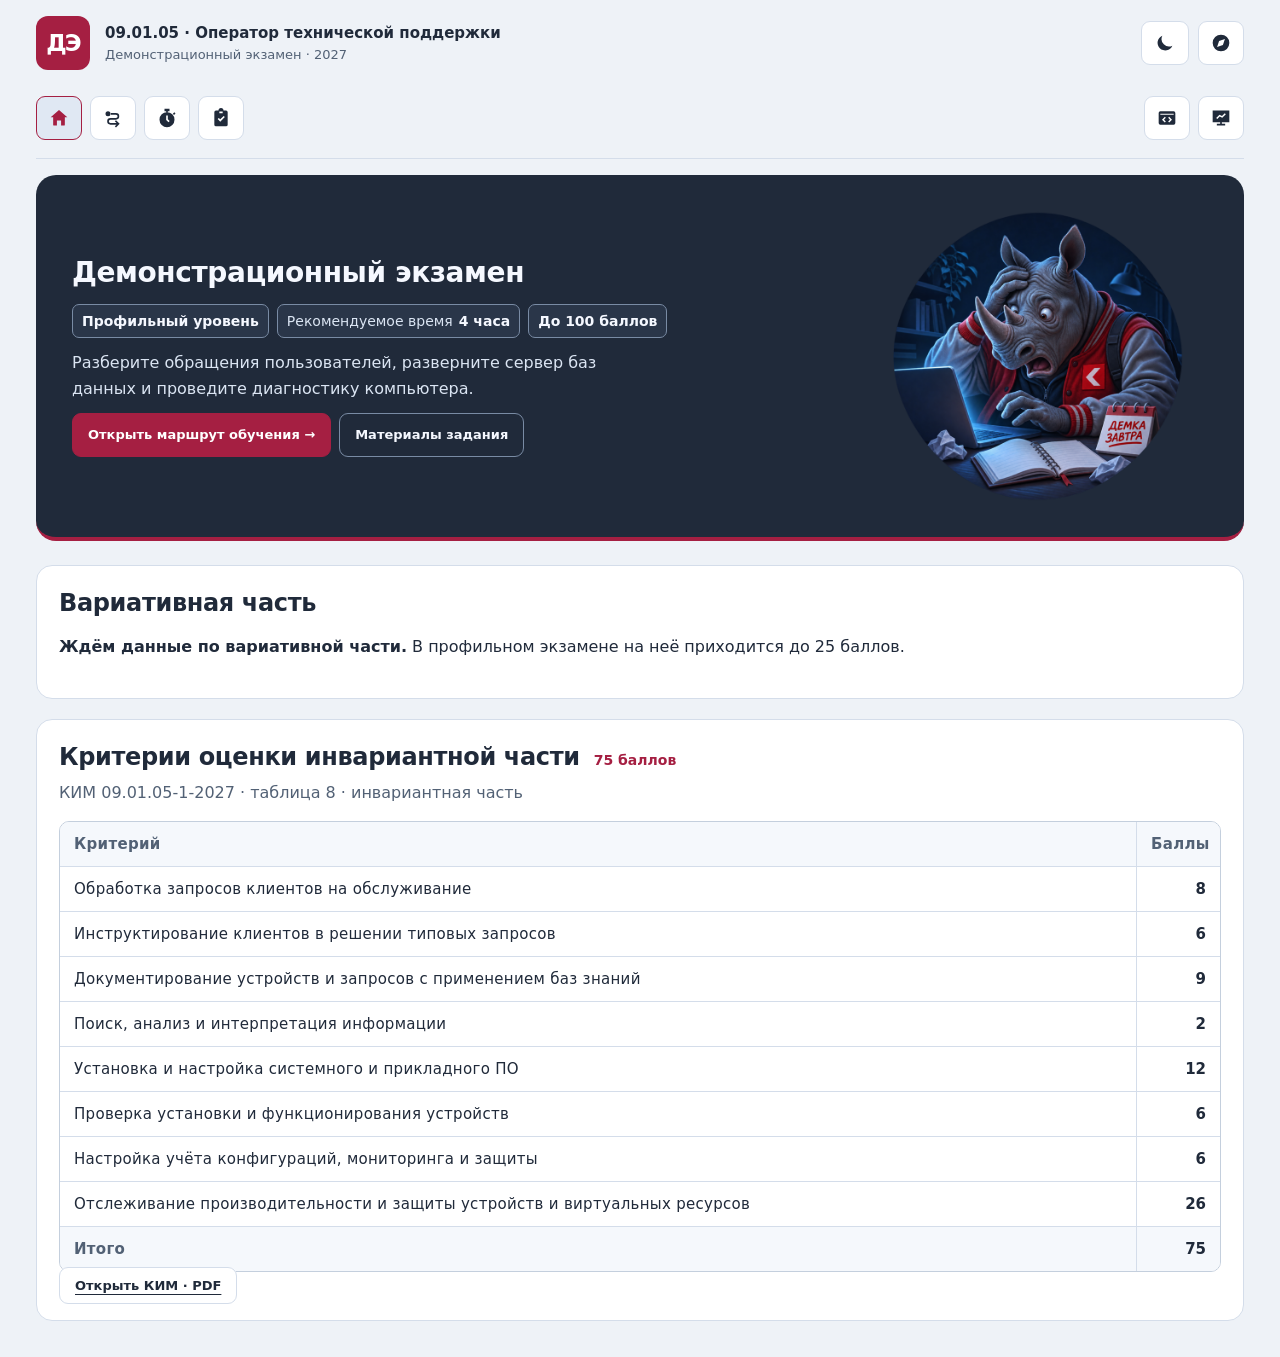
==== index.html @ 5046e234 "Добавить демопроект оператора технической поддержки на 2027 год" ====
<!doctype html><html lang="ru"><head><meta charset="utf-8"><meta name="viewport" content="width=device-width,initial-scale=1"><meta name="description" content="Подготовка к профильному ДЭ 2027 по профессии 09.01.05."><title>ДЭ 2027 · Оператор технической поддержки</title><link rel="icon" href="mascot-scientist.png"><link rel="stylesheet" href="style.css"><link rel="stylesheet" href="route.css"><link rel="stylesheet" href="course.css"><link rel="stylesheet" href="dkip.css"><link rel="stylesheet" href="prog.css"></head><body><a class="skip-link" href="#main">Перейти к содержанию</a><div id="app"></div><script src="core.js"></script><script src="content.js"></script><script src="app.js"></script></body></html>
---- style.css ----
:root{--red:#ed131c;--ink:#1c1c1c;--muted:#606773;--paper:#fff;--canvas:#f4f4f6;--line:#e0e1e5;--soft:#fafafb;--blue:#4561c8;--radius:16px;--shadow:0 12px 28px #11111106;color-scheme:light}*{box-sizing:border-box}body{margin:0;background:var(--canvas);color:var(--ink);font:16px/1.6 Arial,Helvetica,sans-serif}body.dark{--ink:#f4f4f6;--muted:#b8bdc6;--paper:#22252a;--canvas:#17191d;--line:#3a3d43;--soft:#282c32;color-scheme:dark}a{color:var(--blue);text-underline-offset:4px}button,select,input{font:inherit}button{cursor:pointer}button:disabled{cursor:not-allowed;opacity:.48}button,input,select,a{touch-action:manipulation}:focus-visible{outline:3px solid var(--blue);outline-offset:3px}.skip{position:absolute;left:20px;top:-80px;background:white;padding:14px;z-index:5}.skip:focus{top:8px}.shell{max-width:1440px;margin:auto;padding:0 36px}.top{min-height:100px;display:flex;justify-content:space-between;align-items:center;gap:24px}.brand{display:flex;align-items:center;gap:15px;color:var(--ink);text-decoration:none}.brand-emblem{display:grid;place-items:center;background:var(--red);color:white;font-size:23px;font-weight:800;width:54px;height:54px;border-radius:12px;letter-spacing:-2px}.brand img{max-width:135px;max-height:50px}.brand strong{display:block;font-size:15px}.brand small{display:block;font-size:13px;color:var(--muted);max-width:480px}.top-tools{display:flex;gap:9px}.btn{border:1px solid var(--line);background:var(--paper);color:var(--ink);border-radius:9px;padding:10px 15px;line-height:1.3;font-weight:600;min-height:43px}.btn:hover:not(:disabled){border-color:var(--ink)}.btn.primary{background:var(--red);border-color:var(--red);color:#fff}.btn.flat{background:transparent}.btn.full{width:100%}.hero{position:relative;overflow:hidden;background:#1c1c1c;color:white;padding:43px 46px 38px;border-radius:20px;margin-bottom:24px;min-height:290px}.hero:after{content:'';position:absolute;width:260px;height:260px;border:42px solid #ed131c;right:-65px;top:60px;transform:rotate(35deg);opacity:.68;pointer-events:none}.eyebrow{font-size:12px;font-weight:700;letter-spacing:1.8px;text-transform:uppercase;color:var(--muted);margin:0 0 13px}.hero .eyebrow{color:#bfc4cf}.hero h1{font-size:clamp(30px,3.1vw,45px);letter-spacing:-1.4px;line-height:1.13;margin:0 0 19px;max-width:900px;position:relative;z-index:1}.hero h1 span{color:#ff5961}.hero .lead{font-size:16px;max-width:850px;line-height:1.6;color:#d7d9df;position:relative;z-index:1}.hero-bottom{display:flex;gap:10px;flex-wrap:wrap;margin-top:25px;position:relative;z-index:1}.pill{padding:5px 10px;border:1px solid var(--line);border-radius:6px;font-size:12px;font-weight:600;display:inline-block;color:var(--muted);background:var(--paper)}.hero .pill{border-color:#424242;background:#252525;color:#e4e4e8}.notice{padding:15px 18px;border:1px solid var(--line);border-left:4px solid var(--red);background:var(--paper);border-radius:10px;font-size:14px;color:var(--muted);margin-bottom:24px}.notice b{color:var(--ink)}.notice p{margin:5px 0}.toolbar{display:flex;justify-content:space-between;align-items:center;gap:16px;flex-wrap:wrap;margin:26px 0 23px}.field{display:flex;align-items:center;gap:10px;font-size:14px;color:var(--muted)}.field label{font-weight:600}.field select{background:var(--paper);color:var(--ink);border:1px solid var(--line);border-radius:9px;padding:10px 14px;max-width:100%;min-height:44px}.tabs{display:flex;gap:5px;background:var(--paper);padding:5px;border:1px solid var(--line);border-radius:11px;flex-wrap:wrap}.tabs .btn{border:0;background:transparent;font-size:14px;font-weight:500}.tabs .btn.active{background:var(--ink);color:var(--paper)}.section-title{display:flex;justify-content:space-between;align-items:baseline;gap:20px;margin:25px 0 16px}.section-title h2{font-size:23px;line-height:1.3;margin:0;letter-spacing:-.5px}.section-title span{color:var(--muted);font-size:13px}.module-grid{display:grid;grid-template-columns:repeat(auto-fit,minmax(218px,1fr));gap:13px;margin-bottom:27px}.module{position:relative;text-align:left;display:flex;flex-direction:column;gap:12px;background:var(--paper);border:1px solid var(--line);border-radius:13px;padding:19px;color:var(--ink);box-shadow:var(--shadow);min-height:184px}.module.active{border:2px solid var(--red);padding:18px}.module .module-num{font-size:12px;letter-spacing:1.5px;color:var(--muted);font-weight:700}.module h3{font-size:15px;line-height:1.45;margin:0;flex:1;overflow-wrap:anywhere}.module .module-bottom{display:flex;justify-content:space-between;align-items:center;gap:8px;font-size:12px;color:var(--muted)}.module strong{font-size:17px;color:var(--ink);white-space:nowrap}.workspace{display:grid;grid-template-columns:minmax(0,1fr) 320px;gap:24px;align-items:start}.article{background:var(--paper);padding:33px;border:1px solid var(--line);border-radius:var(--radius);min-width:0;box-shadow:var(--shadow)}.article h2{font-size:29px;line-height:1.2;letter-spacing:-.6px;margin:13px 0}.subtitle{color:var(--muted);margin:10px 0 24px;font-size:15px}.article h3{font-size:20px;line-height:1.3;margin:30px 0 13px}.article h4{font-size:16px;margin:17px 0 7px}.article p{margin:10px 0}.article ul,.article ol{padding-left:25px}.article li{margin:7px 0}.rule{background:var(--soft);border-radius:10px;padding:16px 20px;margin:20px 0;border-left:3px solid var(--red);font-size:14px;color:var(--muted)}.rule strong{color:var(--ink)}.section-code{color:var(--red);font-size:12px;letter-spacing:1.3px;font-weight:700}.data-note{font-size:14px;color:var(--muted)}.scroll-table{overflow:auto;border:1px solid var(--line);border-radius:9px;max-width:100%;margin:15px 0}table{border-collapse:collapse;width:100%;text-align:left;font-size:14px}th{background:var(--soft);font-weight:600;font-size:12px;color:var(--muted);letter-spacing:.3px}th,td{padding:11px 13px;vertical-align:top;border-bottom:1px solid var(--line)}tr:last-child td{border-bottom:0}td{min-width:70px;overflow-wrap:anywhere}details{border-bottom:1px solid var(--line);padding:10px 0}summary{cursor:pointer;font-weight:600;padding:5px 0}details p{color:var(--muted);font-size:15px}.step{display:flex;gap:16px;margin:22px 0}.step .step-no{background:var(--soft);border:1px solid var(--line);border-radius:9px;min-width:33px;height:33px;display:grid;place-items:center;color:var(--red);font-size:13px;font-weight:700}.step h4{margin:1px 0 6px}.step p{margin:0;font-size:15px}.software-tabs{display:flex;gap:7px;flex-wrap:wrap;margin:15px 0}.software-tabs .btn{font-size:13px}.software-tabs .btn.active{border-color:var(--red);color:var(--red)}pre{background:#191c22;color:#ecedf1;border-radius:11px;padding:20px;overflow:auto;max-width:100%;font:13px/1.7 Consolas,monospace;tab-size:4}code{font-family:Consolas,monospace;font-size:.9em}.timer-card{position:sticky;top:20px;background:var(--paper);border:1px solid var(--line);border-radius:var(--radius);overflow:hidden}.timer-top{background:#1c1c1c;color:white;padding:22px}.timer-top .eyebrow{color:#b5b9c2;font-size:11px}.timer-digits{font:43px/1.25 Consolas,monospace;letter-spacing:-1px;margin:8px 0}.timer-track{height:4px;background:#4a4a4a;border-radius:3px;margin-top:17px;overflow:hidden}.timer-fill{display:block;height:100%;background:var(--red);width:0}.timer-status{font-size:12px;color:#d3d7df;min-height:20px}.timer-body{padding:21px}.timer-note{font-size:13px;color:var(--muted);line-height:1.55;margin:0 0 16px}.timer-actions{display:grid;grid-template-columns:1fr 1fr;gap:9px}.timer-actions .btn{font-size:13px;padding:10px 8px}.timer-actions .btn:first-child{grid-column:1/-1}.timer-meta{margin:17px 0;font-size:12px;color:var(--muted);border-top:1px solid var(--line);padding-top:15px}.timer-meta p{margin:7px 0}.timer-card .download{border-top:1px solid var(--line);padding:20px}.download p{color:var(--muted);font-size:12px;margin:10px 0 0}.variant-box{padding:18px;background:var(--soft);border-radius:12px;margin:19px 0}.variant-box label{display:block;font-weight:600;margin-bottom:8px}.variant-box select{width:100%;min-width:0;padding:11px;background:var(--paper);color:var(--ink);border:1px solid var(--line);border-radius:8px;font-size:14px}.variant-box p{font-size:13px;color:var(--muted);margin:9px 0 0}.pending{padding:40px 33px;border:1px solid var(--line);border-radius:16px;background:var(--paper);max-width:1000px;margin-bottom:35px}.pending h2{font-size:29px;line-height:1.25}.pending p{color:var(--muted)}.sources{padding:23px;margin-top:25px;border:1px solid var(--line);border-radius:12px;background:var(--paper);font-size:14px;color:var(--muted);overflow-wrap:anywhere}.sources summary{color:var(--ink)}footer{padding:35px 0;display:flex;gap:16px;justify-content:space-between;color:var(--muted);font-size:12px}.status-inline{display:flex;gap:8px;flex-wrap:wrap}.small{font-size:13px;color:var(--muted)}.empty{min-height:220px;padding:20px 0}.toast{position:fixed;bottom:20px;left:50%;transform:translateX(-50%);background:var(--ink);color:var(--paper);padding:13px 23px;border-radius:10px;max-width:90vw;z-index:10;font-size:14px}.hidden{display:none!important}.image-strip{display:grid;grid-template-columns:1fr 1fr;gap:10px;margin:17px 0}.image-strip img{width:100%;border-radius:8px}.source-link{font-size:12px}.divider{border:0;border-top:1px solid var(--line);margin:30px 0}.public-note{font-size:13px;color:var(--muted);margin-top:25px}.fail{color:var(--red)}@media(max-width:1100px){.workspace{grid-template-columns:minmax(0,1fr) 292px}.shell{padding:0 25px}.hero{padding:34px}.article{padding:25px}.module-grid{grid-template-columns:repeat(3,1fr)}}@media(max-width:780px){.workspace{grid-template-columns:1fr}.timer-card{position:static;order:-1}.timer-top{padding:20px}.timer-digits{font-size:36px}.timer-actions{grid-template-columns:repeat(4,1fr)}.timer-actions .btn:first-child{grid-column:auto}.timer-body{padding:17px}.timer-note{margin-bottom:12px}.module-grid{grid-template-columns:repeat(2,1fr)}.top{min-height:90px}.top-tools .fullscreen{display:none}.hero:after{opacity:.2}.hero .lead{max-width:none}.brand small{max-width:350px}.article h2{font-size:26px}}@media(max-width:480px){.shell{padding:0 16px}.top{gap:9px}.brand{gap:9px}.brand-emblem{min-width:42px;width:42px;height:45px;font-size:20px}.brand strong{font-size:12px}.brand small{font-size:11px;max-width:216px;line-height:1.4}.top-tools .btn{padding:9px;font-size:12px}.hero{padding:25px 22px;border-radius:14px;min-height:0}.hero h1{font-size:31px;letter-spacing:-1px}.hero .lead{font-size:14px}.hero-bottom{gap:6px}.hero .pill{font-size:10px}.notice{font-size:12px;padding:13px}.toolbar{gap:13px}.tabs{width:100%;gap:1px}.tabs .btn{padding:9px 10px;font-size:12px;flex:1}.field{width:100%;justify-content:space-between}.section-title{align-items:start}.section-title h2{font-size:21px}.section-title span{font-size:11px;text-align:right;max-width:140px}.module{padding:13px;gap:9px;min-height:182px}.module.active{padding:12px}.module h3{font-size:13px}.module .module-bottom{align-items:start;flex-direction:column;font-size:10px}.module strong{font-size:16px}.article{padding:23px 18px;border-radius:12px}.article h2{font-size:25px}.article h3{font-size:19px}.article p,.article li{font-size:14px}.timer-actions{grid-template-columns:1fr 1fr}.timer-actions .btn:first-child{grid-column:auto}.timer-digits{font-size:40px}.step{gap:10px}.step h4{font-size:15px}.step p{font-size:14px}.sources{padding:18px;font-size:12px}.image-strip{grid-template-columns:1fr}.pending{padding:22px}.pending h2{font-size:25px}footer{display:block}footer span{display:block;margin:8px 0}.timer-meta{margin-bottom:0}.article td,.article th{font-size:12px;padding:9px}pre{font-size:12px;padding:14px}}
@media print{body{background:white;color:black}.top-tools,.toolbar,.module-grid,.timer-card,.hero,.notice,.sources,footer,.software-tabs,.variant-box,.btn,.skip{display:none!important}.shell{max-width:none;padding:0}.workspace{display:block}.article{border:0;padding:0;box-shadow:none}.article h2{font-size:20pt}details{display:block}pre{white-space:pre-wrap;color:black;background:white;border:1px solid #ccc}table{font-size:10pt}tr{break-inside:avoid}}

/* Shared template v0.2: exam map and interchangeable stack example. */
.exam-map,.stack-panel{background:var(--paper);border:1px solid var(--line);border-radius:16px;padding:26px;margin:24px 0}.map-heading{display:flex;align-items:center;gap:32px}.map-heading>div:first-child{flex:1}.map-heading h2{font-size:26px;line-height:1.25;margin:10px 0}.map-heading p{color:var(--muted);margin:0}.map-total{min-width:135px;display:flex;flex-direction:column}.map-total strong{font-size:44px;line-height:1.2;letter-spacing:-2px}.map-total span{color:var(--muted);font-size:12px}.exam-map td:last-child{color:var(--red);font-size:18px;width:100px}.exam-map details{border:0}.stack-grid{display:grid;grid-template-columns:repeat(3,minmax(0,1fr));gap:16px;margin:20px 0}.stack-grid label{font-size:14px;font-weight:bold}.stack-grid select{display:block;width:100%;margin-top:8px;padding:12px;border:1px solid var(--line);background:var(--paper);color:var(--ink);border-radius:8px}.stack-contract{padding:16px;border-left:3px solid var(--red);background:var(--soft);font-size:14px}.stack-panel details{border:0}.stack-panel summary{font-size:20px}#theme{font-size:25px;line-height:1;width:48px;padding:8px}.brand-emblem{flex-shrink:0}body.dark{--blue:#a9baff;--red:#ff5862}.hero{min-height:235px;padding-top:32px;padding-bottom:30px}.hero h1{font-size:clamp(28px,3vw,40px)}
@media(max-width:780px){.map-heading{flex-wrap:wrap;gap:20px}.map-heading>div:first-child{flex-basis:100%}.map-total strong{font-size:36px}.stack-grid{grid-template-columns:1fr}.exam-map,.stack-panel{padding:20px}.map-heading h2{font-size:23px}.stack-panel summary{font-size:18px}}
@media print{.stack-panel{display:none}.exam-map{border:0;padding:0}.map-total strong{font-size:24pt}}
@media(max-width:480px){.exam-map th:first-child,.exam-map td:first-child{display:none}.exam-map th,.exam-map td{padding:10px 8px;min-width:0}.exam-map td:last-child{width:56px}.exam-map table{table-layout:fixed}.exam-map th:last-child{width:64px;font-size:10px}.exam-map .scroll-table{margin-left:-8px;margin-right:-8px}.exam-map td:nth-child(2){overflow-wrap:normal}}
---- route.css ----
:root{--route-active:#fff0f1;--route-note:var(--soft)}
body.dark{--route-active:#3b2529}
body{font-family:Arial,sans-serif}.shell{max-width:1540px;padding:0 28px}.top{min-height:90px}.brand-emblem{background:var(--red);width:45px;height:45px;font-size:18px}.brand strong{font-size:17px}.brand small{font-size:12px}.top-tools{align-items:center;flex-wrap:wrap}.top-tools select{max-width:180px;background:var(--paper);color:var(--ink);padding:9px;border:1px solid var(--line);border-radius:8px}.top-tools label{font-size:12px;color:var(--muted)}.btn{font-size:13px;font-weight:600;border-radius:8px}.btn.primary{background:var(--red);color:#fff}.dark .btn.primary{color:#271b20}.site-nav{display:flex;gap:6px;flex-wrap:wrap;border-bottom:1px solid var(--line);padding:0 0 16px;margin:0}.site-nav .btn{border-color:transparent;background:transparent;color:var(--muted)}.site-nav .btn.active{color:var(--red);background:var(--route-active);border-color:transparent}.site-nav .nav-separator{margin-left:auto}.route-layout{display:grid;grid-template-columns:210px minmax(0,1fr);gap:28px;padding:28px 0}.route-sidebar{padding:18px 12px;background:var(--paper);border:1px solid var(--line);border-radius:12px;align-self:start}.route-label,.page-kicker,.step-caption{font-size:11px;font-weight:700;letter-spacing:1.2px;color:var(--muted)}.route-label{padding:0 10px 12px}.route-step{display:flex;align-items:center;gap:10px;width:100%;padding:13px 10px;border:0;border-radius:8px;background:transparent;color:var(--ink);text-align:left;font:inherit;font-size:13px;cursor:pointer}.route-step[aria-current=step]{background:var(--route-active);color:var(--red)}.route-number{display:grid;place-items:center;width:25px;height:25px;border:1px solid var(--line);border-radius:50%;flex-shrink:0;font-size:12px}.route-step[aria-current=step] .route-number{background:var(--red);color:#fff;border-color:transparent}.dark .route-step[aria-current=step] .route-number{color:#271b20}.route-step small{display:block;color:var(--muted);font-size:11px}.route-context{border-top:1px solid var(--line);margin:18px 10px 0;padding-top:16px;color:var(--muted);font-size:12px}.route-content{min-width:0}.route-heading{margin-bottom:20px}.route-heading h1,.training-page h1{font-size:30px;line-height:1.2;letter-spacing:-.6px;margin:9px 0 12px}.route-heading p,.page-intro{color:var(--muted);margin:0;max-width:850px}.route-heading .section-code{color:var(--muted)}.route-content .workspace{grid-template-columns:minmax(0,1fr)}.route-content .lesson-sidebar{background:transparent;border:0;padding:8px 0}.route-content .lesson-sidebar h3{font-size:14px}.route-content .lesson-toc{display:flex;flex-wrap:wrap;gap:6px}.route-content .lesson-toc a{font-size:12px;padding:6px 9px;background:var(--paper);border:1px solid var(--line);border-radius:6px}.route-content .lesson-toc a[aria-current=step]{background:var(--route-active);color:var(--red)}.route-content .article{padding:24px;border-radius:12px}.route-content .article> .lesson-heading,.route-content .article>.subtitle,.route-content .article>.section-code{display:none}.route-content .article h2{font-size:23px}.route-content .module-assessment{margin:0 0 18px;padding:14px 18px;background:var(--route-note);border:0;border-radius:9px}.route-content .module-assessment h3{font-size:14px;margin:0 0 6px}.route-content .module-assessment li{font-size:13px;margin:4px 0}.route-content .module-assessment a{font-size:12px}.route-content .source-files{margin-bottom:16px}.route-content .study-controls{position:static;flex-wrap:wrap;background:var(--paper);border-top:1px solid var(--line);margin-top:24px;padding:16px 0 0}.route-bottom{display:flex;justify-content:space-between;gap:12px;flex-wrap:wrap;align-items:center;margin-top:18px}.route-return{display:flex;justify-content:space-between;align-items:center;gap:14px;padding:14px 18px;background:var(--route-note);border-radius:9px;margin-bottom:18px}.route-source-grid{display:grid;grid-template-columns:1.05fr 1fr;gap:18px}.route-panel{padding:22px;border:1px solid var(--line);border-radius:12px;background:var(--paper);min-width:0}.route-panel h2{font-size:17px;margin:0 0 16px}.route-file{border:1px solid var(--line);border-radius:8px;overflow:hidden}.route-file-title{background:var(--soft);padding:10px 12px;font-size:12px;color:var(--muted)}.route-field{display:flex;justify-content:space-between;align-items:center;gap:12px;width:100%;padding:14px 12px;border:0;border-top:1px solid var(--line);background:var(--paper);color:var(--ink);text-align:left;font:inherit;font-size:13px;cursor:pointer;overflow-wrap:anywhere}.route-field[aria-pressed=true]{background:var(--route-note)}.route-field code{font-size:12px}.route-explanation{background:var(--route-note);border-radius:8px;padding:16px;margin:16px 0}.route-mapping{display:flex;gap:8px;align-items:center;flex-wrap:wrap;overflow-wrap:anywhere}.route-mapping code{background:var(--soft);padding:5px 8px;border-radius:4px;font-size:12px}.route-sources{margin-top:18px}.route-check{padding:17px 20px;margin-top:18px;background:var(--paper);border:1px solid var(--line);border-radius:10px}.route-check label{display:flex;gap:10px;align-items:flex-start}.route-check input{margin-top:6px}.route-check p{margin:0 0 8px;font-size:12px;color:var(--muted)}.route-full-guide{margin-bottom:16px;padding:20px;background:var(--paper);border:1px solid var(--line);border-radius:12px}.route-full-guide h2{font-size:17px;margin:0 0 10px}.route-full-guide p{color:var(--muted);font-size:14px}.route-full-guide .btn{margin:4px 6px 0 0}.training-page{padding:30px 0}.training-source{display:grid;grid-template-columns:1fr 1fr;gap:16px;margin:24px 0 18px}.source-choice{display:flex;flex-direction:column;gap:6px;text-align:left;background:var(--paper);color:var(--ink);padding:20px;border:1px solid var(--line);border-radius:12px;font:inherit;cursor:pointer}.source-choice.selected{border-color:var(--red);background:var(--route-active)}.source-choice strong{font-size:17px}.source-choice span{font-size:13px;color:var(--muted)}.training-picker{display:flex;align-items:center;gap:12px;font-size:13px}.training-picker select{padding:10px 12px;border:1px solid var(--line);border-radius:8px;background:var(--paper);color:var(--ink);font:inherit;max-width:100%}.assignment-heading{display:flex;align-items:flex-start;justify-content:space-between;gap:24px;margin:28px 0 20px}.assignment-heading h2{font-size:23px;margin:5px 0}.assignment-heading>div:first-child{min-width:0}.assignment-tools{display:flex;flex-direction:column;gap:6px;min-width:150px;text-align:center}.training-clock{font-size:24px;font-variant-numeric:tabular-nums}.training-workspace{display:grid;grid-template-columns:210px minmax(0,1fr);gap:28px}.training-stage-list{background:var(--paper);padding:12px;border:1px solid var(--line);border-radius:12px;align-self:start}.training-stage-list button{display:flex;gap:10px;width:100%;background:transparent;border:0;border-radius:8px;text-align:left;padding:14px 10px;color:var(--ink);font:inherit;font-size:13px;cursor:pointer}.training-stage-list button span{font-size:11px;color:var(--muted)}.training-stage-list button.active{background:var(--route-active);color:var(--red)}.training-task{background:var(--paper);border:1px solid var(--line);border-radius:12px;padding:26px;min-width:0}.training-task h2{font-size:24px;margin:8px 0 20px}.training-condition{font-size:15px}.task-materials{margin-top:18px}.expected-result{background:var(--route-note);padding:18px;border-radius:9px;margin:22px 0}.expected-result h3{margin:0 0 5px;font-size:15px}.expected-result p{margin:0 0 6px}.training-notes{display:flex;flex-direction:column;gap:8px;font-size:13px;margin-top:20px}.training-notes textarea,.assignment-editor textarea,.assignment-editor input:not([type=checkbox]){width:100%;background:var(--paper);color:var(--ink);border:1px solid var(--line);border-radius:8px;padding:11px;font:inherit;min-width:0}.training-notes textarea{min-height:85px;resize:vertical}.training-bottom{display:flex;justify-content:space-between;gap:12px;margin-top:20px;flex-wrap:wrap}.training-import{display:flex;gap:12px;align-items:center;flex-wrap:wrap}.training-import input{display:block;font:inherit;max-width:100%;margin-top:8px}.empty-training{padding:38px 24px;background:var(--paper);border:1px dashed var(--line);border-radius:12px;margin-top:24px}.empty-training h2{font-size:22px}.preserve-lines{white-space:pre-wrap;overflow-wrap:anywhere}.button-row{display:flex;gap:8px;flex-wrap:wrap;margin:14px 0}.submission-checklist{border-top:1px solid var(--line);padding-top:20px;margin-top:22px}.assignment-editor{padding:26px;background:var(--paper);border:1px solid var(--line);border-radius:12px;margin-top:24px}.assignment-editor h2{font-size:24px;margin:8px 0}.assignment-editor label{display:flex;flex-direction:column;gap:7px;margin:16px 0;font-size:13px}.assignment-editor .inline-check{flex-direction:row;align-items:center}.assignment-editor textarea{min-height:95px;resize:vertical}.editor-grid{display:grid;grid-template-columns:2fr 1fr;gap:18px}.editor-stage{border:1px solid var(--line);border-radius:9px;padding:12px 16px;margin:10px 0}.assignment-ready{background:var(--route-note);padding:20px;border-radius:10px;margin-top:20px}#assignment-error,#training-error{color:var(--red)}.teacher-page{margin-top:26px}.self-check input,.route-check input,.assignment-editor input[type=checkbox]{accent-color:var(--red);min-width:17px;min-height:17px}.practice-intro{margin-top:26px}.practice-workspace{gap:20px}.timer-top{background:var(--soft);color:var(--ink)}.timer-top .eyebrow{color:var(--muted)}.source-choice:focus-visible,.route-step:focus-visible,.route-field:focus-visible,.training-stage-list button:focus-visible{outline:3px solid var(--blue);outline-offset:3px}.small{overflow-wrap:anywhere}input,textarea,select{max-width:100%}footer{margin-top:20px}
@media(max-width:1000px){.shell{padding:0 20px}.route-layout,.training-workspace{grid-template-columns:180px minmax(0,1fr);gap:18px}.route-source-grid{grid-template-columns:1fr}.top{flex-wrap:wrap;padding:18px 0}.site-nav .nav-separator{margin-left:0}}
@media(max-width:700px){.shell{padding:0 14px}.route-layout,.training-workspace{grid-template-columns:1fr}.route-sidebar,.training-stage-list{display:flex;flex-wrap:wrap;gap:5px;padding:8px}.route-label,.route-context{display:none}.route-step{width:auto;flex:1 1 140px;padding:8px}.route-step small{display:none}.training-stage-list button{width:auto;flex:1 1 140px}.training-source{grid-template-columns:1fr;gap:10px}.source-choice{padding:16px}.route-heading h1,.training-page h1{font-size:25px}.training-task,.route-content .article,.route-panel,.assignment-editor{padding:18px}.assignment-heading{flex-direction:column;gap:16px}.assignment-tools{flex-direction:row;align-items:center;flex-wrap:wrap;text-align:left}.editor-grid{grid-template-columns:1fr;gap:0}.training-picker{align-items:flex-start;flex-direction:column}.top-tools{gap:6px}.brand strong{font-size:15px}.brand small{max-width:220px}.route-return{flex-wrap:wrap}.route-content .lesson-toc a{max-width:100%;overflow-wrap:anywhere}.site-nav .btn{padding:9px 10px;font-size:12px}.route-field{flex-wrap:wrap}.route-mapping{word-break:break-word}}

/* Original university course identity: inherited palette, header, navigation and mascot. */
.shell{max-width:1440px;padding:0 36px}.top{min-height:100px;gap:20px;flex-wrap:wrap;padding:18px 0}.brand-emblem{width:54px;height:54px;font-size:23px;border-radius:12px}.brand strong{font-size:15px}.brand small{font-size:13px}.brand{min-width:0}.top-tools{margin-left:auto}.site-nav{padding:10px 0 18px;border-bottom:0;gap:8px}.site-nav .btn{background:var(--paper);border:1px solid var(--line);color:var(--ink);font-size:14px;padding:10px 15px}.site-nav .btn.active{background:var(--ink);color:var(--paper)}.site-nav .nav-separator{margin-left:0}.btn{border-radius:9px}.btn.primary,.dark .btn.primary{color:#fff}.route-step[aria-current=step] .route-number,.dark .route-step[aria-current=step] .route-number{color:#fff}.route-panel,.route-sidebar,.training-task,.training-stage-list,.source-choice,.assignment-editor{border-radius:16px}.route-heading,.training-title,.assignment-guide-heading{display:flex;align-items:center;gap:12px;flex-wrap:wrap}.route-heading>.section-code,.route-heading>p{flex-basis:100%}.route-heading h1,.training-title h1{margin-right:4px}.context-guide,#product-tour-launch{border-color:var(--red);color:var(--ink);background:var(--paper);white-space:normal}.route-sidebar .route-label{color:var(--red)}.hero.study-intro{margin-top:0;margin-bottom:0}.hero.study-intro h2{font-size:28px;line-height:1.2;margin:4px 0;color:#fff;letter-spacing:-.6px}.hero.study-intro .source-download{background:#ed131c;color:#fff;border-color:#ed131c}.hero.study-intro .banner-continue{display:inline-block}.timer-top{background:#1c1c1c;color:#fff}.timer-top .eyebrow{color:#b5b9c2}.route-content .source-files>.context-guide,.route-sources>.context-guide{margin:12px 0}.route-content .lesson-heading .context-guide{display:none}
@media(max-width:800px){.shell{padding:0 25px}.top{gap:14px}.top-tools{margin-left:0}.site-nav{display:flex}.route-layout{padding-top:22px}.hero.study-intro h2{font-size:25px}}
@media(max-width:480px){.shell{padding:0 16px}.brand-emblem{min-width:42px;width:42px;height:45px;font-size:20px}.brand strong{font-size:12px}.brand small{font-size:11px;max-width:260px}.top-tools{width:100%;gap:7px}.top-tools select{max-width:140px}.site-nav .btn{font-size:12px;padding:10px}.hero.study-intro h2{font-size:22px}.context-guide{min-height:42px}.route-heading h1,.training-title h1{font-size:25px}}

/* Secondary navigation stays together at the right edge. */
@media(min-width:1001px){.site-nav .nav-separator{margin-left:auto}}

.training-page .assignment-tools{display:flex;flex-direction:column;gap:0;width:290px;max-width:100%;flex-shrink:0;text-align:left;border:1px solid var(--line);border-radius:16px;overflow:hidden;background:var(--paper)}.training-timer-top{display:flex;flex-direction:column;gap:16px;padding:20px;background:#252b35;color:#fff;width:100%}.training-timer-top .eyebrow{font-size:10px;letter-spacing:1.5px;color:#cbd2de}.training-timer-top .training-clock{font:36px/1.2 monospace;font-variant-numeric:tabular-nums}.training-timer-top .small{color:#e1e6ef}.training-timer-top progress{width:100%;height:5px;accent-color:var(--red)}.training-timer-controls{display:flex;flex-direction:column;gap:12px;padding:18px;width:100%}.training-timer-controls .button-row{margin:0;display:grid;grid-template-columns:1fr 1fr}.training-timer-controls .btn{min-height:48px}.training-timer-controls .btn:disabled{opacity:.5;cursor:default}.training-timer-controls .small{color:var(--muted)}
---- course.css ----
*{box-sizing:border-box}body{margin:0}input,select,textarea{font:inherit;background:var(--paper);color:var(--ink);border:1px solid var(--line);border-radius:8px;padding:10px;max-width:100%}label{display:block}textarea{display:block;width:100%;min-height:110px;resize:vertical}.site-nav [aria-current=page]{background:var(--ink);color:var(--paper)}.hero .btn:not(.source-download){color:white;background:transparent;border-color:#777}.facts{display:flex;gap:10px;margin:0 0 20px}.facts span{border:1px solid var(--line);background:var(--paper);border-radius:8px;padding:10px 16px;font-weight:700}.study-step{margin-top:20px}.study-step h2{font-size:25px}.study-step>p{line-height:1.8}.source-note{font-size:13px;color:var(--muted);border-left:3px solid var(--red);padding-left:12px}.study-controls{display:flex;align-items:end;gap:12px;margin-top:24px;padding-top:20px;border-top:1px solid var(--line)}.study-controls label{flex:1;min-width:0}.study-controls select{width:100%}.route-check label{margin-top:16px}.training-stage-list button{flex-wrap:wrap}.training-stage-list small{width:100%;margin-left:22px;color:var(--muted)}.training-source{align-items:start}.training-source select{display:block;width:100%;margin-top:8px}.training-task>p{line-height:1.7}.self-check label{display:flex;gap:10px;margin:14px 0}.self-check input{flex-shrink:0}.official-text{white-space:pre-wrap;font:14px/1.7 Arial,sans-serif;max-height:500px;overflow:auto}.example-grid{display:grid;grid-template-columns:1fr 1fr;gap:20px}.route-panel .btn{margin:6px 8px 6px 0}.example-grid p{line-height:1.7}.route-panel table{width:100%;border-collapse:collapse}.route-panel th,.route-panel td{padding:14px;border-bottom:1px solid var(--line);text-align:left}.route-panel td:last-child{font-weight:bold}.course-dialog{width:min(1250px,96vw);max-width:96vw;max-height:94dvh;padding:0;border:1px solid var(--line);border-radius:16px;color:var(--ink);background:var(--paper)}.course-dialog::backdrop{background:#0009}.modal-head{display:flex;justify-content:space-between;gap:20px;align-items:center;padding:18px 24px;border-bottom:1px solid var(--line)}.modal-head h2{font-size:22px;margin:0}.modal-body{padding:24px}.code-preview{white-space:pre;overflow:auto;max-height:62vh;padding:20px;background:var(--soft);font:13px/1.7 Consolas,monospace}.file-picker select{width:100%;margin:10px 0}.schema-grid{display:grid;grid-template-columns:repeat(3,minmax(0,1fr));gap:20px}.schema-table{border:1px solid var(--line);border-radius:10px;overflow:hidden}.schema-table summary{background:var(--soft);padding:14px;font:bold 18px monospace;cursor:pointer}.schema-table ul{padding:0;list-style:none;margin:0}.schema-table li{font:13px/1.5 monospace;padding:9px;border-bottom:1px solid var(--line);overflow-wrap:anywhere}.schema-table p{padding:12px;font-size:13px;color:var(--muted)}.schema-links{padding:18px;background:var(--soft);margin-top:20px;border-radius:10px}.slide-content{min-height:380px;padding:40px;background:var(--soft);border-left:5px solid var(--red)}.slide-content h2{font-size:36px}.slide-content>p:last-child{font-size:23px;line-height:1.65}.deck-controls{align-items:center}.deck-controls label{width:100%}.deck-controls select{width:100%}.tour-coach{bottom:18px;right:18px;left:auto;top:auto;max-height:65vh;overflow:auto}.shot-grid{display:grid;grid-template-columns:repeat(2,minmax(0,1fr));gap:20px}.shot-grid figure{margin:0}.shot-grid img{width:100%;border:1px solid var(--line);border-radius:12px}.shot-grid figcaption{font-size:13px;color:var(--muted);padding:8px}.timer-card{display:flex;flex-direction:column;gap:0;width:290px;max-width:100%;flex-shrink:0;border:1px solid var(--line);border-radius:16px;overflow:hidden;background:var(--paper);text-align:left}.training-timer-top{display:flex;flex-direction:column;gap:16px;padding:20px;background:#252b35;color:white}.training-timer-top .eyebrow{font-size:10px;letter-spacing:1px;color:#ccd3df}.training-clock{font:36px/1.2 monospace}.training-timer-top progress{width:100%;height:5px;accent-color:var(--red)}.training-timer-controls{padding:18px;display:flex;flex-direction:column;gap:10px}.training-timer-controls .button-row{display:flex;margin:0}.training-timer-controls button{flex:1}.btn:disabled{opacity:.45;cursor:default}details>summary{cursor:pointer}.route-heading .btn{border-color:var(--red)}
@media(max-width:900px){.example-grid,.schema-grid{grid-template-columns:1fr 1fr}.study-controls{flex-wrap:wrap}.study-controls label{order:-1;flex-basis:100%}.assignment-heading{flex-direction:column}.timer-card{width:100%}.slide-content{padding:22px}.slide-content h2{font-size:26px}.slide-content>p:last-child{font-size:18px}.site-nav button[style]{margin-left:0!important}}
@media(max-width:600px){.example-grid,.schema-grid,.shot-grid{grid-template-columns:1fr}.modal-head,.modal-body{padding:14px}.facts{flex-wrap:wrap}.route-panel th,.route-panel td{padding:10px;font-size:13px}.route-heading h1{font-size:26px}.hero.study-intro h2{font-size:25px}.timer-card{min-width:0}.course-dialog{width:96vw}.tour-coach{width:calc(100vw - 32px);right:16px}.code-preview{padding:10px}.top-tools{width:100%;margin:0}.route-content{width:100%}}

.field-origin{background:transparent;color:var(--ink);border:0;font:inherit;text-align:left;cursor:pointer;width:100%;padding:3px}.field-origin:hover,.field-origin:focus-visible{color:var(--red);text-decoration:underline}.field-explanation{margin:20px 0;border-left:4px solid var(--red);padding:18px;background:var(--soft);border-radius:8px}
.hero.study-intro{display:flex;align-items:center;gap:24px;min-height:210px;padding:24px 30px;margin-bottom:24px}.banner-mascot{width:145px;height:175px;flex-shrink:0;overflow:hidden;position:relative;z-index:1}.banner-mascot img{width:100%;height:100%;object-fit:cover;object-position:50% 25%;border-radius:12px}.banner-copy{flex:1;position:relative;z-index:1}.hero .source-download{position:relative;z-index:1;max-width:180px;text-align:center;text-decoration:none}.hero .lead{margin:10px 0}.course-dialog .modal-head{position:sticky;top:0;background:var(--paper);z-index:2}.skip-link{position:absolute;top:-80px;left:16px;z-index:10}.skip-link:focus{top:8px;background:var(--paper);padding:12px}.top-tools{align-items:center}
@media(max-width:750px){.hero.study-intro{flex-wrap:wrap;padding:22px;gap:16px}.banner-mascot{width:80px;height:105px}.banner-copy{flex-basis:calc(100% - 100px)}.hero .source-download{max-width:none}.hero.study-intro h2{font-size:22px}.hero .eyebrow{font-size:10px}.hero .lead{font-size:14px}.top-tools{flex-wrap:wrap}.training-page .assignment-tools{width:100%}.hero:after{opacity:.3}}

.er-overview{margin:20px 0;padding:16px;border:1px solid var(--line);border-radius:12px;overflow:auto}.er-overview figcaption{font-weight:700;margin-bottom:12px}.er-overview svg{display:block;width:100%;min-width:620px;color:var(--ink)}.er-overview rect{fill:var(--soft);stroke:var(--red);stroke-width:1.5}.er-overview path{fill:none;stroke:var(--ink);stroke-width:2}.er-overview text{fill:currentColor;font:13px sans-serif}.er-overview .er-title{font:bold 18px monospace}

/* Keep code readable regardless of the page theme and inherited pre styles. */
.course-dialog pre.code-preview{background:#111827;color:#f3f4f6;border:1px solid #64748b;font:16px/1.75 Consolas,'Cascadia Code',monospace;white-space:pre-wrap;overflow-wrap:anywhere;tab-size:4;padding:22px;max-height:60vh;text-shadow:none}.code-preview::selection{background:#b9d7ff;color:#101827}.official-text{background:#111827;color:#f3f4f6}.entity-story{padding:22px;border:2px solid var(--red);border-radius:12px;margin:18px 0;background:var(--paper)}.entity-story h3{font-size:24px;margin:6px 0 20px}.origin-chain{display:grid;grid-template-columns:repeat(3,minmax(0,1fr));gap:24px}.origin-chain>div{min-width:0}.origin-chain strong{display:block;font-size:17px}.origin-chain p,.origin-chain blockquote{font-size:16px;line-height:1.7}.origin-chain blockquote{margin:12px 0;padding:12px;border-left:3px solid var(--red);background:var(--soft)}.origin-chain .btn{display:inline-block;font-size:13px}.origin-extra{padding:14px;background:var(--soft);line-height:1.7;border-radius:8px}.origin-tag{font-weight:700;color:var(--ink)}.er-sequence label{flex:1;min-width:210px}.er-sequence select{display:block;width:100%;margin-top:6px}.field-origin{font-size:15px;padding:6px}.field-origin small{display:block;color:var(--muted);font:13px/1.5 Arial,sans-serif;margin-top:5px}.schema-table summary{font:700 17px/1.5 Arial,sans-serif}.er-map{margin:18px 0}.er-map summary{font-size:18px}.er-instruction{font-size:16px}.shot-grid img{max-height:520px;object-fit:contain;background:var(--paper)}
@media(max-width:800px){.origin-chain{grid-template-columns:1fr;gap:16px}.entity-story{padding:16px}.entity-story h3{font-size:21px}.course-dialog pre.code-preview{font-size:15px;padding:14px}.er-sequence{flex-wrap:wrap}}

.build-lesson{margin-top:24px}.build-block{padding:16px 0}.build-block summary{font-size:17px;overflow-wrap:anywhere}.lesson-code{background:#111827;color:#f3f4f6;border:1px solid #64748b;font:16px/1.75 Consolas,monospace;white-space:pre-wrap;overflow-wrap:anywhere;max-height:520px;tab-size:4;padding:20px}.build-check,.data-flow{background:var(--soft);border-left:4px solid var(--red);padding:16px;line-height:1.7}.build-check p{margin-bottom:0}@media(max-width:600px){.lesson-code{font-size:14px;padding:12px}}

.material-tabs{display:flex;gap:8px;flex-wrap:wrap;margin-bottom:24px}.material-tabs [aria-current=page]{background:var(--ink);color:var(--paper)}.material-view{font-size:16px;line-height:1.8}.material-condition{white-space:pre-wrap;font-family:Arial,sans-serif;background:var(--soft);color:var(--ink);padding:24px;border:1px solid var(--line);border-radius:10px}.material-gallery{display:grid;grid-template-columns:repeat(4,minmax(0,1fr));gap:16px}.material-thumb{background:var(--paper);color:var(--ink);border:1px solid var(--line);border-radius:10px;overflow:hidden;text-align:left;padding:0;cursor:pointer}.material-thumb img{width:100%;height:140px;object-fit:cover}.material-thumb span{display:block;padding:10px;font-size:12px;overflow-wrap:anywhere}#material-image-focus img{max-width:100%;max-height:60vh;object-fit:contain}#material-image-focus figure{margin:0 0 24px;text-align:center}.style-page{display:block;width:100%;max-width:950px;margin:auto;border:1px solid var(--line)}.palette{display:flex;gap:16px;flex-wrap:wrap}.palette span{display:block;width:90px;height:60px;border:1px solid #8b95a5;border-radius:8px}.material-table{overflow:auto}@media(max-width:700px){.material-gallery{grid-template-columns:1fr 1fr}.material-condition{padding:14px}.material-thumb img{height:100px}.material-tabs .btn{font-size:13px}}

.launch-guide{margin:24px 0 36px}.launch-guide li{margin-bottom:12px;line-height:1.7}.launch-guide ol{padding-left:22px}.launch-guide code{overflow-wrap:anywhere}.launch-guide .lesson-code{font-size:14px;max-height:none}.launch-guide h3{font-size:23px}

.database-lesson figure{margin:22px 0}.database-lesson img{width:100%;border:1px solid var(--line);border-radius:10px}.database-lesson figcaption{font-size:13px;color:var(--muted)}.slide-content img{display:block;max-width:100%;max-height:55vh;object-fit:contain;margin:20px auto}.slide-content .er-overview svg{min-width:0}.slide-content figure{margin:0}.slide-content figcaption{font-size:14px}.slide-content{min-height:300px}

.deck-controls{position:sticky;bottom:-24px;background:var(--paper);padding:14px 0;border-top:1px solid var(--line);z-index:3}.slide-content img{max-height:42vh}.slide-content>p{font-size:18px;line-height:1.65}@media(max-width:600px){.deck-controls{bottom:-14px}.slide-content>p{font-size:16px}}
/* Учебный маршрут и полноэкранная лекция */
[hidden]{display:none!important}.banner-actions{margin-left:auto;align-self:center;padding:20px}.hero.study-intro{display:flex;align-items:center}.banner-copy{flex:1}.top-tools svg{display:block}.lesson-explanation{font-size:18px;line-height:1.8}.lesson-explanation li{margin:12px 0}.lesson-explanation h3{margin-top:28px}.er-inline{display:grid;grid-template-columns:minmax(0,1.1fr) minmax(0,1fr);gap:20px;align-items:start}.er-pinned{position:sticky;top:16px;background:var(--panel,#fff);border:1px solid #cbd5e1;border-radius:16px;padding:14px}.er-inline .schema-grid{display:block;min-width:0}.origin-table{width:100%;border-collapse:collapse;font-size:15px}.origin-table th,.origin-table td{padding:12px 8px;vertical-align:top;text-align:left;border-bottom:1px solid #cbd5e1;overflow-wrap:anywhere}.origin-table p{margin:6px 0}.er-inline .entity-story{margin-top:20px}.er-inline .origin-chain{display:block}.er-inline .origin-chain>div{margin:16px 0}.image-open{border:0;background:transparent;padding:0;cursor:zoom-in;max-width:100%}.image-open img{max-width:100%;max-height:520px;object-fit:contain}.image-dialog .modal-body img{display:block;max-width:100%;margin:auto}.teacher-settings{width:min(650px,94vw)}.settings-form{display:grid;gap:18px}.settings-form label{display:grid;gap:6px}.settings-form input{padding:12px;background:#f0f0f3;color:#222;border:1px solid #d2d2dc;border-radius:7px;width:100%;box-sizing:border-box}.launch-guide .example-grid{display:block}.lesson-result{margin-top:28px}.presenting{overflow:hidden}.presentation{position:fixed;inset:0;z-index:10000;background:#f7f7fa;color:#222;display:flex;flex-direction:column;padding:20px 56px 30px;box-sizing:border-box;overflow:hidden}.presentation-head{display:flex;gap:24px;align-items:center;font-size:14px;border-bottom:3px solid #b82034;padding-bottom:12px}.presentation-tools{display:flex;gap:8px;margin-left:auto}.presentation-tools .btn{width:40px;height:40px;min-width:0;padding:4px;flex:none;font-size:24px;line-height:1}.presentation-title{font-size:clamp(24px,3vw,46px);line-height:1.12;margin:24px 0}.presentation-body{flex:1;min-height:0;display:grid;grid-template-columns:1fr;gap:28px;overflow:auto}.presentation-body.has-visual{grid-template-columns:minmax(0,2fr) minmax(0,1fr)}.presentation-visual{min-width:0;min-height:0;overflow:auto;display:flex;flex-direction:column;justify-content:center}.presentation-visual>img{width:100%;height:100%;min-height:0;object-fit:contain}.presentation-visual .er-overview{margin:0}.presentation-copy{font-size:clamp(18px,1.8vw,28px);line-height:1.55;overflow:auto}.presentation-copy>p{margin-top:0}.presentation-copy aside{border-left:4px solid #b82034;padding-left:20px;font-size:.82em}.presentation .lesson-code{max-height:none;overflow:auto;margin:0;font-size:16px;white-space:pre-wrap}.slide-arrow{position:absolute;top:50%;width:40px;height:70px;padding:0;border:0;background:transparent;color:#b82034;font-size:48px;cursor:pointer}.slide-arrow.prev{left:6px}.slide-arrow.next{right:6px}.slide-arrow:disabled{opacity:.2}.slide-progress{position:absolute;left:0;bottom:0;height:5px;background:#b82034}.laser-dot{position:fixed;width:15px;height:15px;border-radius:50%;background:#ff1238;box-shadow:0 0 12px 4px #ff123880;pointer-events:none;transform:translate(-50%,-50%);z-index:10002}.presentation button[aria-pressed=true]{background:#b82034;color:white}.dark .er-pinned{background:#222832}.dark .origin-table{color:#eee}.dark .settings-form input{background:#252b34;color:#eee}.presentation .er-overview svg{background:white;color:#222}.presentation .er-overview rect{fill:#fff;stroke:#8c1829}.presentation .er-overview text{fill:#222}
@media(max-width:900px){.er-inline{grid-template-columns:1fr}.er-pinned{position:relative;top:0}.hero.study-intro{flex-wrap:wrap}.banner-actions{margin:0;padding:12px 20px}.presentation{padding:12px 36px 20px}.presentation-body.has-visual{grid-template-columns:1fr}.presentation-visual{min-height:220px}.presentation-copy{font-size:18px}.presentation-head{gap:8px}.presentation-head>span:first-child{display:none}.origin-table{font-size:14px}.presentation-title{margin:14px 0}}
.er-inline .schema-table{max-height:68vh;overflow:auto;scrollbar-gutter:stable}.origin-table th:first-child{width:30%}.slide-fields{font-family:monospace;font-size:18px;line-height:1.7}.banner-actions .btn.primary{background:#ed1737!important;border-color:#ed1737!important;color:white!important}.presentation button:focus-visible{outline:3px solid #176ac4;outline-offset:2px}
.er-pinned{min-width:0;max-width:100%;overflow:auto;box-sizing:border-box}.er-inline{min-width:0}.er-pinned .er-overview{min-width:0}.er-pinned svg{min-width:0;width:100%;height:auto}.er-sequence label{min-width:0}.er-sequence select{max-width:100%}.schema-table h3{padding:0 10px}
/* ER: схема на всю ширину, ниже поля и происхождение таблицы рядом. */
.er-inline{grid-template-columns:minmax(0,1fr)}
.er-inline .er-pinned{position:relative;top:auto;width:100%}
.er-inline .schema-grid{display:grid;grid-template-columns:minmax(0,1fr) minmax(0,1fr);gap:20px;align-items:start}
.er-inline .entity-story{margin-top:0;min-width:0}
.er-inline .schema-table{min-width:0}
@media(max-width:900px){.er-inline .schema-grid{grid-template-columns:minmax(0,1fr)}}
/* Полный образец — документ на ширину тренировки, без оформления кода. */
.training-full-sample{width:100%;margin:24px 0;border:1px solid var(--line);border-radius:14px;background:var(--paper);color:var(--ink);overflow:hidden}
.training-full-sample>summary{padding:20px 24px;font-size:20px;font-weight:700}
.sample-reading{width:100%;padding:4px 28px 28px;font:18px/1.85 Arial,sans-serif;background:#fff;color:#202733;overflow-wrap:anywhere}
.sample-reading p{margin:0 0 18px;max-width:none;white-space:normal}
.sample-reading h3{font-size:23px;line-height:1.4;margin:28px 0 18px;color:inherit}
.dark .sample-reading{background:#202630;color:#f3f4f6}
.training-menu-title{font-size:18px;line-height:1.4;margin:4px 10px 18px;color:var(--ink)}
@media(max-width:600px){.sample-reading{padding:4px 18px 20px;font-size:17px}.training-full-sample>summary{padding:18px;font-size:18px}}



.task-title-row{display:flex;flex-wrap:wrap;gap:12px 20px;align-items:center}.task-title-row h2{flex:1 1 360px}.task-title-row .button-row{display:flex;flex-wrap:wrap;gap:8px;margin:0}.style-samples{margin:24px 0;padding:20px;border:1px solid var(--line);border-radius:12px;background:var(--paper);color:var(--ink)}.style-color-grid{display:flex;flex-wrap:wrap;gap:16px}.style-color-grid>div{display:grid;gap:8px;min-width:120px}.color-swatch{height:64px;border:1px solid #8a94a3;border-radius:8px}.font-examples{margin:24px 0}.font-example{display:grid;grid-template-columns:minmax(160px,1fr) minmax(0,2fr);gap:20px;align-items:center;padding:16px 0;border-bottom:1px solid var(--line)}.font-example>span{font-family:Arial,sans-serif;line-height:1.5;overflow-wrap:anywhere}.font-example code{font-size:14px;white-space:normal}@media(max-width:600px){.font-example{grid-template-columns:1fr;gap:8px}.task-title-row h2{flex-basis:100%}}
---- dkip.css ----
.top-tools select{max-width:275px}.lesson-code{white-space:pre-wrap;overflow-wrap:anywhere;color:#eee;background:#1c2027}.microshot{margin:22px 0}.microshot img{max-width:100%;height:auto;border:1px solid var(--line);border-radius:9px}.microshot figcaption{font-size:14px;color:var(--muted);margin-top:6px}.lesson-explanation li{margin:12px 0}.build-check{background:var(--soft);border-left:3px solid var(--red);padding:16px 20px;margin:20px 0}.source-note{overflow-wrap:anywhere}.modal-body iframe{width:100%;height:65vh;border:1px solid var(--line)}.modal-body select{max-width:100%;padding:10px}.code-preview{white-space:pre-wrap;overflow-wrap:anywhere;color:var(--ink)}.materials-tabs{display:flex;flex-wrap:wrap;gap:8px;margin-bottom:16px}.settings-form label{display:flex;flex-direction:column;gap:8px;margin:18px 0}.settings-form input{padding:12px;border:1px solid var(--line);border-radius:8px;background:var(--paper);color:var(--ink)}.deck-slide{display:grid;grid-template-columns:2fr 1fr;gap:28px;min-height:62vh;padding:24px}.deck-slide img{max-width:100%;max-height:68vh;object-fit:contain}.deck-slide h2{font-size:26px}.deck-slide pre{font-size:14px}.deck-laser{position:fixed;width:14px;height:14px;background:#f22;border:2px solid white;border-radius:50%;box-shadow:0 0 15px red;pointer-events:none;z-index:10000}.deck-controls{display:flex;gap:8px;align-items:center;padding:16px;flex-wrap:wrap}.slide-source{min-width:0;overflow:auto}.tour-dialog{max-width:650px}.sample-reading{white-space:pre-wrap;font-size:16px}.timer-card{position:static}.teacher-note{color:var(--muted);font-size:14px}.er-dialog{background:var(--paper);color:var(--ink)}.training-source select{width:100%;padding:12px}.route-heading{margin-top:20px}.source-table td{min-width:100px}.image-open{padding:0;border:0;background:transparent;cursor:zoom-in;max-width:100%}.image-open img{display:block;max-width:100%}.material-text{white-space:pre-wrap}.er-launch-wrap{margin:15px 0}.lesson-heading{font-size:23px!important}.course-dialog a{overflow-wrap:anywhere}.sample-reading .page{margin:24px 0;padding:16px;border:1px solid var(--line)}.deck-slide .slide-source .er-canvas{transform-origin:top left}.small{font-size:14px}.lesson-explanation p{font-size:16px}.materials-preview h3{overflow-wrap:anywhere}.site-nav .btn:nth-child(4){margin-left:auto}.screenshot-index{display:grid;grid-template-columns:1fr 1fr;gap:18px}
@media(max-width:800px){.deck-slide{grid-template-columns:1fr;padding:14px}.deck-slide img{max-height:45vh}.site-nav .btn:nth-child(4){margin-left:0}.screenshot-index{grid-template-columns:1fr}.top-tools select{max-width:100%}.top-tools{width:100%}.top-tools label{flex-basis:100%}}
@media print{.top,.site-nav,.hero,.route-sidebar,.study-controls,.route-bottom,footer{display:none}.shell{padding:0}.route-layout{display:block}.route-panel{border:0}.microshot{break-inside:avoid}}

/* Keep the condition and its timer together at every viewport width. */
.assignment-heading{justify-content:flex-start;gap:24px;max-width:1120px}
.assignment-heading>div:first-child{flex:0 1 auto;max-width:760px}
.assignment-heading .timer-card{order:0;width:290px;align-self:flex-start}
.tour-dialog[open]{position:fixed;inset:0;width:100vw;height:100dvh;max-width:none;max-height:none;margin:0;padding:0;border:0;border-radius:0;background:transparent;overflow:hidden;pointer-events:none;color:var(--ink)}
.tour-dialog::backdrop{background:transparent}
.tour-spotlight{position:fixed;border:3px solid #d52240;border-radius:8px;box-shadow:0 0 0 100vmax #0007;pointer-events:none;box-sizing:border-box}
.tour-card{position:fixed;box-sizing:border-box;width:min(430px,calc(100vw - 16px));max-height:calc(100dvh - 16px);overflow:auto;background:var(--paper);border:1px solid var(--line);border-radius:12px;box-shadow:0 8px 36px #0005;pointer-events:auto}
.tour-card .modal-head{padding:12px 18px}.tour-card .modal-head h2{font-size:18px}.tour-card .modal-body{padding:14px 18px}.tour-card .modal-body h3{margin:8px 0}.tour-card .modal-body p{margin:8px 0}.tour-card .button-row{margin-top:14px}
@media(max-width:800px){.assignment-heading{flex-direction:column}.assignment-heading>div:first-child{flex:0 1 auto;max-width:100%}.assignment-heading .timer-card{width:100%}}

/* Shared attempt layout: the timer is beside the brief, never inside its text. */
.site-nav .btn[aria-current="page"]{background:var(--ink);color:var(--paper);border-color:var(--ink)}
.attempt-layout{display:grid;grid-template-columns:minmax(0,1fr) 300px;align-items:start;gap:28px;margin:24px 0}
.attempt-layout .assignment-heading{display:block;margin:0;max-width:none}
.attempt-layout .assignment-heading>div:first-child{max-width:none}
.attempt-layout .timer-card{width:100%;min-width:0;margin:0;position:sticky;top:16px;border:1px solid var(--line);border-radius:16px;overflow:hidden;background:var(--paper)}
.timer-hint{font-size:13px;line-height:1.5;color:var(--muted);padding:0 18px 18px;margin:0}
.training-source{grid-template-columns:minmax(0,1fr);max-width:760px}
.training-source label{display:grid;gap:8px;font-weight:600}
.training-source select{background:var(--paper);color:var(--ink);border:1px solid var(--line);border-radius:8px;min-height:44px}
.training-stage-list button{display:grid;grid-template-columns:24px minmax(0,1fr);align-items:start;line-height:1.5}
.training-stage-list button small{grid-column:2;color:var(--muted);font-size:12px}
.training-menu-title{font-size:16px;width:100%;padding:0 10px}
.self-check label{display:flex;align-items:flex-start;gap:10px;margin:12px 0;line-height:1.5}
.self-check input{flex-shrink:0;margin-top:5px}
.pause-screen,.attempt-result{padding:32px;border:1px solid var(--line);border-radius:16px;background:var(--paper);margin:24px 0;max-width:100%}
.pause-screen{min-height:280px;display:flex;align-items:center;justify-content:center;flex-direction:column;text-align:center;border-top:4px solid var(--red)}
.pause-screen p{max-width:560px;line-height:1.65;color:var(--muted)}
.pause-screen h2,.attempt-result h2{margin:12px 0;font-size:28px}
.pause-symbol{display:grid;place-items:center;width:56px;height:56px;background:var(--route-active);border-radius:50%;font-size:28px;color:var(--red)}
.previous-attempt{padding:16px 20px;border:1px solid var(--line);border-radius:12px;margin:20px 0;background:var(--paper)}
[hidden]{display:none!important}
.btn:focus-visible,summary:focus-visible,select:focus-visible{outline:3px solid var(--red);outline-offset:3px}
.prerequisites{margin:20px 0;border:1px solid var(--line);border-radius:12px;background:var(--paper);padding:18px 22px;line-height:1.65}
.prerequisites>summary{font-weight:700;cursor:pointer}
.prerequisites h3{font-size:18px;margin:24px 0 10px}
.prerequisites dl{display:grid;grid-template-columns:130px minmax(0,1fr);gap:10px 18px}
.prerequisites dt{font-weight:700}.prerequisites dd{margin:0}
.prerequisites li{margin:12px 0}.prerequisites pre{white-space:pre-wrap;overflow-wrap:anywhere;padding:16px;background:var(--soft);color:var(--ink);border-radius:8px}
.prerequisites .troubleshooting{padding:16px 20px;background:var(--soft);border-radius:8px}
.prerequisites .try-yourself{border-left:3px solid var(--red);padding:8px 18px;margin-top:20px}
.lesson-explanation details>summary{cursor:pointer;line-height:1.5;padding:10px 0}
@media(max-width:1000px){.attempt-layout{grid-template-columns:minmax(0,1fr) 265px;gap:20px}}
@media(max-width:800px){.attempt-layout{grid-template-columns:1fr}.attempt-layout .timer-card{position:static}.training-timer-top{display:grid;grid-template-columns:1fr auto;gap:8px 16px}.training-timer-top .eyebrow,.training-timer-top progress{grid-column:1/-1}.training-timer-top #timer-status{align-self:center}.training-timer-controls{display:grid;grid-template-columns:1fr 1fr;gap:8px;padding:14px}.training-timer-controls .btn{min-height:44px}.timer-hint{padding:0 14px 14px}.training-stage-list{display:grid;grid-template-columns:1fr 1fr}.training-menu-title{grid-column:1/-1;margin:6px 0}.training-stage-list button{width:100%;min-width:0}.pause-screen{padding:24px 18px}}
@media(max-width:480px){.training-stage-list{grid-template-columns:1fr}.prerequisites{padding:16px}.prerequisites dl{grid-template-columns:1fr;gap:4px}.prerequisites dd{margin-bottom:12px}.training-clock{font-size:30px!important}.study-controls label{width:100%;min-width:0}.study-controls select{width:100%}}

/* Legible accents in both themes; keep the university red for filled controls. */
:root{--red:#d90d23}
body.dark{--blue:#9baeff}
body.dark .route-step[aria-current=step],body.dark .training-stage-list button.active,body.dark .route-sidebar .route-label,body.dark .pause-symbol{color:#ff9baa}
.banner-actions .btn.primary{background:var(--red)!important;border-color:var(--red)!important}

.deck-title{display:flex;min-height:50vh;flex-direction:column;align-items:center;justify-content:center;text-align:center}.deck-title img{width:min(46%,260px);height:auto}.slide-actions ol{font-size:clamp(17px,1.5vw,23px);line-height:1.65}.slide-actions li{margin-bottom:20px}

.lesson-explanation li,.build-check p,.slide-actions li{overflow-wrap:anywhere}
---- prog.css ----
/* Course shell based on the 2027 DKIP design, adapted for the Programmer route. */
:root {
  --accent-fill: #a51f42;
  --accent-hover: #861634;
  --accent-text: #fff;
  --red: var(--accent-fill);
  --blue: #3656b5;
  --ink: #202a3a;
  --muted: #526175;
  --paper: #fff;
  --canvas: #eef2f7;
  --line: #d4ddea;
  --soft: #f5f8fc;
  --route-active: #e8eef7;
  --workspace-line: #c4cfdd;
  --stage-active: #e0e8f3;
  --inverse-surface: #202a3a;
  --inverse-soft: #2a3649;
  --inverse-text: #f5f8ff;
  --inverse-muted: #dbe5f3;
  --inverse-line: #798ba4;
  --inverse-accent: #ff9cb6;
  --dialog-scrim: rgb(14 20 30 / 62%);
  --font-ui: system-ui, sans-serif;
  --font-code: ui-monospace, SFMono-Regular, Consolas, monospace;
  --text-page: 1.75rem;
  --text-card: 1.5rem;
  --text-section: 1.125rem;
  --text-body: 1rem;
  --text-control: .875rem;
}
body.dark {
  --red: #ff9cb6;
  --blue: #a9baff;
  --ink: #edf2fa;
  --muted: #b7c4d7;
  --paper: #202631;
  --canvas: #141922;
  --line: #394558;
  --soft: #242d3b;
  --route-active: #2a3649;
  --workspace-line: #536276;
  --stage-active: #303d50;
  color-scheme: dark;
}
body { font: var(--text-body)/1.6 var(--font-ui); }
code, pre, .lesson-code, .training-timer-top .training-clock { font-family: var(--font-code); }

.shell { max-width: 1360px; }
.top { min-height: 0; padding-block: 16px; }
.site-nav { margin-bottom: 16px; border-bottom: 1px solid var(--line); }
@media (min-width: 900px) and (max-height: 800px) {
  .top { padding-block: 12px; }
  .site-nav { padding-block: 6px 10px; margin-bottom: 12px; }
}
:is(.site-nav, .top-tools) .btn[data-icon-button] {
  position: relative;
  display: grid;
  place-items: center;
  width: 46px;
  min-height: 44px;
  padding: 0;
  margin-block: 0;
}
:is(.site-nav, .top-tools) .btn[data-icon-button]:hover { background: var(--soft); }
.site-nav .btn:nth-child(4) { margin-left: 0; }
@media (min-width: 620px) { .site-nav .btn:nth-child(5) { margin-left: auto; } }
.site-nav .btn[aria-current="page"] {
  background: var(--stage-active);
  color: var(--red);
  border-color: var(--red);
}
.icon-tooltip {
  visibility: hidden;
  position: absolute;
  z-index: 5;
  inset-block-start: calc(100% + 7px);
  inset-inline-start: 50%;
  transform: translateX(-50%);
  padding: 5px 9px;
  border: 1px solid var(--line);
  border-radius: 6px;
  background: var(--paper);
  color: var(--ink);
  font-size: .8125rem;
  white-space: nowrap;
  pointer-events: none;
}
.site-nav .btn:first-child .icon-tooltip { inset-inline-start: 0; transform: none; }
:is(.site-nav, .top-tools) .btn:last-child .icon-tooltip { inset-inline: auto 0; transform: none; }
[data-icon-button]:focus-visible .icon-tooltip { visibility: visible; }
@media (hover: hover) {
  [data-icon-button]:hover .icon-tooltip { visibility: visible; }
}
@media (max-width: 420px) {
  .site-nav { gap: 4px; }
  .site-nav .btn[data-icon-button] { width: 44px; }
}
.btn.primary, .brand-emblem {
  background: var(--accent-fill);
  color: var(--accent-text);
  border-color: var(--accent-fill);
}
.btn.primary:hover:not(:disabled) { background: var(--accent-hover); border-color: var(--accent-hover); }
.shell :is(a,input):focus-visible, .course-dialog :is(a,input):focus-visible {
  outline: 2px solid var(--red);
  outline-offset: 3px;
}

.hero.study-intro {
  display: grid;
  grid-template-columns: minmax(0, 1fr) minmax(152px, 30%);
  min-height: 0;
  padding: clamp(20px, 3vw, 36px);
  gap: clamp(14px, 2vw, 26px);
  background: var(--inverse-surface);
  color: var(--inverse-text);
  border: 0;
  border-bottom: 4px solid var(--accent-fill);
}
.hero.study-intro::after { content: none; }
.hero.study-intro h1 { margin: 0; }
.hero.study-intro .banner-facts {
  display: flex;
  flex-wrap: wrap;
  gap: 6px 8px;
  padding: 0;
  margin: 14px 0 12px;
  list-style: none;
}
.banner-facts li {
  display: flex;
  flex-wrap: wrap;
  gap: 0 6px;
  padding: 5px 9px;
  border: 1px solid var(--inverse-line);
  border-radius: 7px;
  background: var(--inverse-soft);
  color: var(--inverse-text);
  font-size: .875rem;
  font-weight: 600;
}
.banner-facts span { color: var(--inverse-muted); font-weight: 400; }
.banner-facts time { white-space: nowrap; }
.hero.study-intro .lead { color: var(--inverse-muted); max-width: 58ch; margin: 0 0 12px; }
.hero.study-intro .button-row { margin-block: 0; }
.hero.study-intro .banner-mascot {
  width: 100%;
  max-width: 290px;
  height: auto;
  aspect-ratio: 1;
  justify-self: center;
  border-radius: 50%;
}
.hero.study-intro .banner-mascot img { display: block; object-fit: cover; }

.hero.study-intro .btn.primary:not(.source-download) {
  background: var(--accent-fill);
  border-color: var(--accent-fill);
  color: var(--accent-text);
}
.hero.study-intro .btn.primary:hover:not(:disabled) {
  background: var(--accent-hover);
  border-color: var(--accent-hover);
}
.hero.study-intro .btn:not(.primary) { border-color: var(--inverse-line); color: var(--inverse-text); }
.hero.study-intro .btn:not(.primary):hover { background: var(--inverse-soft); }
.hero.study-intro .btn:focus-visible { outline-color: var(--inverse-accent); }

.map-panel { padding: 8px 0 36px; }
.map-intro { margin-bottom: 22px; }
.map-intro h1 { margin: 0 0 6px; }
.map-intro p { margin: 0; color: var(--muted); }
.map-stack {
  display: grid;
  gap: 8px;
  padding: 16px 0;
  margin-bottom: 24px;
  border-block: 1px solid var(--line);
}
.map-stack-value {
  padding: 10px 12px;
  border: 1px solid var(--line);
  border-radius: 8px;
  background: var(--paper);
}
.map-stack-value span { display: block; color: var(--muted); font-size: var(--text-control); }
.learning-map {
  display: grid;
  grid-template-columns: clamp(200px, 24%, 272px) minmax(0, 1fr);
  gap: 24px;
  align-items: start;
}
.map-nodes { list-style: none; padding: 0; margin: 0; display: grid; gap: 18px; }
.map-nodes li { position: relative; }
.map-nodes li:not(:last-child)::after {
  content: '';
  position: absolute;
  inset: calc(100% + 2px) auto auto 18px;
  width: 12px;
  height: 14px;
  background: var(--red);
  clip-path: polygon(46% 0, 54% 0, 54% 72%, 85% 48%, 92% 55%, 50% 96%, 8% 55%, 15% 48%, 46% 72%);
  pointer-events: none;
}
.map-node {
  display: flex;
  align-items: center;
  gap: 14px;
  text-align: left;
  width: 100%;
  min-height: 50px;
  padding: 2px 0;
  background: transparent;
  border: 0;
  color: var(--ink);
  font: inherit;
  cursor: pointer;
}
.map-node strong { font-size: var(--text-control); }
.map-node small { display: block; color: var(--muted); }
.map-circle {
  width: 48px;
  height: 48px;
  display: grid;
  place-items: center;
  flex-shrink: 0;
  border: 2px solid var(--line);
  border-radius: 50%;
  font-weight: 700;
}
.map-node[aria-current="step"] .map-circle { border-color: var(--red); color: var(--red); }
.map-node[aria-pressed="true"] strong { color: var(--red); }
.map-node[aria-pressed="true"] .map-circle { outline: 2px solid var(--red); outline-offset: 3px; }
.map-node[data-completed] .map-circle {
  background: var(--accent-fill);
  border-color: var(--accent-fill);
  color: var(--accent-text);
}
.map-node:focus-visible { outline: 2px solid var(--red); outline-offset: 4px; border-radius: 8px; }
.map-detail {
  display: grid;
  grid-template-columns: minmax(0, 1fr);
  min-width: 0;
  background: var(--route-active);
  border-radius: 12px;
  padding: clamp(14px, 2.5vw, 24px);
}

.map-stage-preview {
  grid-area: 1 / 1;
  display: grid;
  grid-template: 1fr auto / minmax(0, 1fr);
}
.map-stage-preview[inert] { visibility: hidden; }
.map-stage-preview > .btn { justify-self: start; max-width: 100%; white-space: normal; }
.map-stage-content > p, .result-files { max-width: 72ch; }
.map-stage-content h2 { margin: 4px 0 16px; }
.map-stage-content .section-code { margin-bottom: 0; }
.result-files { padding-inline-start: 20px; overflow-wrap: anywhere; }
.result-files li + li { margin-top: 6px; }
.result-files code { color: inherit; font-size: .875em; }
.map-circle svg { width: 20px; fill: none; stroke: currentColor; stroke-width: 2; }
@media (max-width: 760px) {
  .learning-map { grid-template-columns: minmax(0, 1fr); }
}

.route-content { min-width: 0; }
.route-layout.lesson-layout,
.practice-page .training-workspace {
  grid-template-columns: 184px minmax(0, 1fr);
  gap: 20px;
  align-items: start;
}
.stage-nav { min-width: 0; }
.stage-nav-caption {
  display: flex;
  align-items: baseline;
  justify-content: space-between;
  flex-wrap: wrap;
  gap: 0 8px;
  margin-bottom: 8px;
}
.stage-nav-caption span { color: var(--muted); font-size: .75rem; }
.stage-nav-list { display: grid; gap: 6px; list-style: none; padding: 0; margin: 0; }
.stage-nav-list li { position: relative; min-width: 0; }
.stage-nav-list li:not(:last-child)::after {
  content: "";
  position: absolute;
  inset: calc(100% - 1px) auto auto 21px;
  width: 5px;
  height: 5px;
  border: solid var(--muted);
  border-width: 0 1px 1px 0;
  transform: rotate(45deg);
  pointer-events: none;
}
.stage-nav-node {
  display: grid;
  grid-template-columns: 32px minmax(0, 1fr);
  align-items: center;
  gap: 8px;
  width: 100%;
  min-height: 48px;
  padding: 6px 7px 6px 8px;
  border: 0;
  border-radius: 9px;
  background: transparent;
  color: var(--ink);
  font: inherit;
  text-align: left;
  cursor: pointer;
}
.stage-nav-node:hover { background: var(--soft); }
.stage-nav-node[aria-current="step"] { background: var(--stage-active); }
.stage-nav-node:focus-visible { outline: 2px solid var(--red); outline-offset: -2px; }
.stage-nav-marker {
  display: grid;
  place-items: center;
  width: 32px;
  height: 32px;
  background: var(--paper);
  border: 1px solid var(--workspace-line);
  border-radius: 50%;
  font-size: .8125rem;
  font-weight: 700;
}
.stage-nav-marker svg {
  width: 16px;
  height: 16px;
  fill: none;
  stroke: currentColor;
  stroke-width: 2;
  stroke-linecap: round;
  stroke-linejoin: round;
}
.stage-nav-node[aria-current="step"] .stage-nav-marker { border: 2px solid var(--red); color: var(--red); }
.stage-nav-node[data-completed] .stage-nav-marker {
  background: var(--accent-fill);
  border-color: var(--accent-fill);
  color: var(--accent-text);
}
.stage-nav-node[data-completed][aria-current="step"] .stage-nav-marker { outline: 1px solid var(--red); outline-offset: 2px; }
.stage-nav-label { font-size: .875rem; line-height: 1.28; overflow-wrap: anywhere; }
.stage-nav-node[aria-current="step"] :is(.stage-nav-label,.stage-nav-short) { color: var(--red); }
.stage-nav-label small { display: block; color: var(--muted); font-size: .75rem; margin-top: 3px; }
.stage-nav-short { display: none; }
@media (min-width: 701px) and (min-height: 570px) {
  .stage-nav { position: sticky; top: 16px; max-height: calc(100dvh - 32px); overflow: auto; }
}
@media (max-width: 700px) {
  .route-layout.lesson-layout,
  .practice-page .training-workspace { grid-template-columns: minmax(0, 1fr); gap: 12px; }
  .stage-nav-list { grid-auto-flow: column; grid-auto-columns: minmax(0, 1fr); gap: 0; }
  .stage-nav-list li:not(:last-child)::after { inset: 20px -3px auto auto; transform: rotate(-45deg); }
  .stage-nav-node {
    grid-template-columns: minmax(0, 1fr);
    grid-template-rows: 32px auto;
    justify-items: center;
    min-height: 57px;
    padding: 6px 0;
    gap: 3px;
    text-align: center;
  }
  .stage-nav-label { display: none; }
  .stage-nav-short { display: block; font-size: .6875rem; line-height: 1.2; }
}
@media print { .stage-nav { display: none; } }

.overview-criteria {
  margin: 20px 0 36px;
}
.criteria-heading { display: flex; flex-wrap: wrap; align-items: baseline; gap: 6px 14px; }
.criteria-heading h2 { margin: 0; }
.criteria-heading span { font-size: .875rem; font-weight: 650; color: var(--red); }
.criteria-source { color: var(--muted); margin: 8px 0 16px; }
.criteria-table-wrap { border: 1px solid var(--workspace-line); border-radius: 10px; overflow: hidden; }
.overview-criteria .criteria-table {
  width: 100%;
  table-layout: fixed;
  border-collapse: separate;
  border-spacing: 0;
}
.criteria-table :is(th,td) {
  min-width: 0;
  padding: 10px clamp(8px, 1.5vw, 14px);
  border: 0;
  font-size: .9375rem;
  overflow-wrap: anywhere;
}
.criteria-table :is(th,td):last-child {
  width: clamp(4.75rem, 10vw, 5.25rem);
  white-space: nowrap;
  border-inline-start: 1px solid var(--line);
  text-align: right;
  font-variant-numeric: tabular-nums;
}
.criteria-table :is(tbody,tfoot) tr > * { border-top: 1px solid var(--line); }
.criteria-table :is(thead,tfoot) tr > * { background: var(--soft); font-weight: 700; }
.criteria-table tbody tr > * { background: var(--paper); color: var(--ink); }
.criteria-table tbody th { font-weight: 400; }
@media (hover: hover) {
  .criteria-table tbody tr:hover > * { background: var(--stage-active); }
}

.artifact-list{display:grid;gap:14px}.artifact-list a{overflow-wrap:anywhere}
.lesson-explanation pre{white-space:pre-wrap;overflow-wrap:anywhere;font-size:14px}.lesson-explanation details pre{max-height:650px;overflow:auto}.step-result{border-left:1px solid var(--red);background:var(--soft);padding:16px;margin:24px 0}
.lesson-explanation summary{overflow-wrap:anywhere}
.course-dialog{max-height:94dvh}.modal-body{overflow:auto}.deck-slide{align-items:start}.deck-slide .microshot img{max-height:62vh;object-fit:contain}.deck-slide pre{white-space:pre-wrap;overflow-wrap:anywhere}.deck-slide>div{min-width:0}.deck-controls{position:sticky;bottom:0;background:var(--paper);border-top:1px solid var(--line);z-index:3}.deck-controls label{width:100%}
.er-grid{display:grid;grid-template-columns:minmax(0,2fr) minmax(250px,1fr);gap:22px;align-items:start}.er-diagram{overflow:auto;border:1px solid var(--line);border-radius:12px;background:#fff}.er-diagram svg{width:100%;height:auto;min-width:650px;display:block}.er-tables{display:grid;grid-template-columns:repeat(2,minmax(0,1fr));gap:16px}.er-card{border:1px solid var(--line);border-radius:12px;overflow:hidden}.er-card h3{background:var(--soft);padding:12px;margin:0}.er-field{display:block;width:100%;padding:10px;border:0;border-top:1px solid var(--line);background:var(--paper);color:var(--ink);font:inherit;text-align:left;overflow-wrap:anywhere;cursor:pointer}.er-origin{background:var(--soft);padding:18px;border-radius:12px;white-space:pre-wrap;overflow-wrap:anywhere}.er-controls{display:flex;gap:8px;flex-wrap:wrap;margin-bottom:16px}
.course-tour{max-width:650px}.requirements-table td:first-child{font-weight:700}.variant-brief{white-space:pre-wrap;background:var(--paper);padding:24px;border:1px solid var(--line);border-radius:16px}.study-step{scroll-margin-top:20px}
.training-clock{font-variant-numeric:tabular-nums}.training-workspace[hidden]{display:none!important}
@media(max-width:900px){.er-grid{grid-template-columns:1fr}.deck-slide{grid-template-columns:1fr}.er-tables{grid-template-columns:1fr}.deck-controls{position:static}}
@media(max-width:480px){.deck-slide{padding:8px}.er-diagram svg{min-width:650px}.course-dialog{width:96vw}.route-heading h1{font-size:25px}.modal-body{padding:14px}}

#main :is(h1,h2,h3), .course-dialog .modal-head h2 {
  line-height: 1.25;
  letter-spacing: -.015em;
  text-wrap: balance;
  overflow-wrap: anywhere;
}
#main h1 { font-size: var(--text-page); }
#main h2, .course-dialog .modal-head h2 { font-size: var(--text-card); }
#main h3 { font-size: var(--text-section); }
.btn { min-height: 44px; }
.top-tools { width: auto; margin: 0 0 0 auto; flex-wrap: nowrap; }
.brand { min-width: 0; }
.brand-emblem { flex-shrink: 0; }
#main .route-heading { display: block; margin: 0 0 18px; }
.route-heading h1 { margin-bottom: 4px; }
.route-heading p, .task-meta { color: var(--muted); }
.lesson-explanation :is(p,ol), .training-task > p, .lesson-brief > p, .lesson-help > p { max-width: 72ch; }
.practice-page { padding-bottom: 32px; }
.lesson-top { display: flex; flex-wrap: wrap; align-items: flex-start; justify-content: space-between; gap: 8px; }
#main .lesson-top .route-heading { margin-bottom: 16px; }
.lesson-top > .btn { border-color: transparent; background: transparent; color: var(--muted); margin-top: 4px; }
.route-layout.lesson-layout { padding-top: 0; }
.lesson-card { padding: clamp(14px, 2.4vw, 22px); border: 1px solid var(--workspace-line); border-radius: 14px; }
.lesson-card > h2 { margin: 0; }
.lesson-card > .task-meta { margin: 6px 0 0; font-size: .8125rem; }
.lesson-views { display: flex; flex-wrap: wrap; gap: 0 14px; margin: 8px 0 16px; border-bottom: 1px solid var(--workspace-line); }
.lesson-views .btn {
  margin: 0;
  padding: 8px 0;
  background: transparent;
  border: 0;
  border-bottom: 2px solid transparent;
  border-radius: 0;
  color: var(--ink);
}
.lesson-views .btn:hover { color: var(--red); background: transparent; }
.lesson-views .btn[aria-current="page"] { color: var(--red); border-bottom-color: var(--red); }
.lesson-files { border-top: 1px solid var(--workspace-line); padding-top: 12px; margin-top: 14px; }
.lesson-files h3 { margin: 0 0 7px; }
.lesson-files ul { margin: 0; padding-inline-start: 19px; overflow-wrap: anywhere; }
.lesson-files li + li { margin-top: 4px; }
.lesson-files a { text-underline-offset: .2em; }
.step-heading h3, .training-task > h2 { margin: 0; }
.step-heading p { margin: 4px 0 18px; color: var(--muted); font-size: var(--text-control); }
.study-controls label { width: auto; }
.training-timer-top { background: var(--inverse-surface); color: var(--inverse-text); }
.training-timer-top .eyebrow { color: var(--inverse-muted); }
.training-timer-top progress { accent-color: var(--inverse-accent); }
.course-dialog::backdrop { background: var(--dialog-scrim); }
.route-check input, .self-check input { accent-color: var(--red); }
@media (max-width: 800px) {
  .top { flex-wrap: nowrap; gap: 12px; }
  .hero.study-intro { grid-template-columns: minmax(0,1fr) minmax(110px,30%); }
}
@media (max-width: 520px) {
  .top { align-items: flex-start; }
  .brand { gap: 8px; }
  .brand strong { font-size: .8125rem; line-height: 1.3; }
  .top-tools { gap: 4px; }
  .hero.study-intro { grid-template-columns: minmax(0,1fr); }
  .hero.study-intro .banner-mascot { max-width: 144px; }
  .hero.study-intro h1 { font-size: 1.5rem; }
}
@media print { .lesson-top { display: none; } }

.criteria-table th { text-align: left; }
.example-grid .route-panel { min-width: 0; }
.example-grid .route-panel > :first-child { margin-top: 0; }
.example-file-label { display: grid; gap: 4px; margin: 0 0 10px; color: var(--muted); }
.example-file-label select { width: 100%; min-width: 0; }

.workspace-intro {
  display: flex;
  flex-wrap: wrap;
  align-items: center;
  justify-content: space-between;
  gap: 12px;
}
.workspace-intro h1 { margin: 0; }
.workspace-intro p { margin: 4px 0 0; color: var(--muted); }
.training-compact .attempt-layout {
  grid-template-areas: "content timer";
  margin-top: 18px;
}
.training-compact .timer-card { grid-area: timer; }
.attempt-content { grid-area: content; min-width: 0; }
.attempt-content .training-workspace { margin: 0; }
.attempt-content > :is(.pause-screen,.attempt-result) { margin: 0 0 20px; }
.attempt-content .pause-screen { min-height: 0; padding: 18px; }
.training-compact .training-task {
  min-width: 0;
  padding: clamp(14px,2.4vw,22px);
  border: 1px solid var(--workspace-line);
  border-radius: 14px;
  background: var(--paper);
}
.training-task .practice-condition { margin-top: 16px; }
.practice-condition p { margin: 0 0 12px; max-width: 72ch; }
.practice-condition h3 { margin-bottom: 8px; }
.task-support { padding-top: 10px; border-top: 1px solid var(--workspace-line); }
.task-support .button-row { margin: 0; }
.training-compact .training-checklist {
  margin-top: 18px;
  padding: 12px 0 0;
  border: 0;
  border-top: 1px solid var(--workspace-line);
  background: transparent;
  border-radius: 0;
}
.training-checklist header { display: flex; justify-content: space-between; align-items: baseline; gap: 10px; }
.training-checklist h3 { margin: 0; }
.training-checklist header span { color: var(--muted); font-size: var(--text-control); }
.training-checklist .task-complete { border-top: 1px solid var(--line); padding-top: 12px; font-weight: 650; }
.timer-task {
  grid-column: 1 / -1;
  display: flex;
  flex-wrap: wrap;
  justify-content: space-between;
  align-items: baseline;
  gap: 4px 12px;
  padding-top: 6px;
  border-top: 1px solid var(--inverse-line);
  color: var(--inverse-muted);
  font-size: var(--text-control);
}
.timer-task output { color: var(--inverse-text); font: 1.125rem/1.2 var(--font-code); font-variant-numeric: tabular-nums; }
.training-compact .training-timer-controls, .attempt-actions {
  display: flex;
  flex-wrap: wrap;
  align-items: center;
  gap: 8px;
  padding: 8px 12px;
}
.training-compact .training-timer-controls .btn { flex: 1 1 106px; margin: 0; white-space: normal; }
.attempt-actions { gap: 4px 10px; font-size: var(--text-control); }
.attempt-actions label { display: flex; align-items: center; gap: 5px; min-height: 44px; }
.attempt-actions input { accent-color: var(--red); }
.attempt-actions .btn { padding: 4px 0; margin: 0; background: transparent; border: 0; }
.attempt-actions .btn:hover { text-decoration: underline; text-underline-offset: .2em; }
.attempt-actions [data-timer="reset"] { color: var(--red); }
.mock-variant-bar {
  display: grid;
  grid-template-columns: minmax(0,1fr) auto;
  gap: 12px 20px;
  align-items: end;
  margin-bottom: 18px;
}
.mock-variant-bar .training-source { min-width: 0; max-width: none; margin: 0; }
.mock-variant-bar select { width: 100%; min-width: 0; }
.mock-variant-actions, .mock-brief-heading { display: flex; flex-wrap: wrap; align-items: center; gap: 8px; }
.mock-variant-actions .btn { margin: 0; }
.mock-variant-actions .btn[aria-pressed="true"] { background: var(--stage-active); color: var(--red); border-color: var(--red); }
.mock-brief-heading { justify-content: space-between; }
.mock-brief-heading h2 { margin: 0; }
@media (max-width: 1040px) {
  .training-compact .attempt-layout { grid-template-columns: minmax(0,1fr); grid-template-areas: "timer" "content"; }
  .training-compact .attempt-layout .timer-card { position: static; display: grid; grid-template-columns: minmax(0,1fr) auto; }
  .training-compact .training-timer-top {
    display: grid;
    grid-column: 1 / -1;
    grid-template-columns: minmax(0,1fr) auto;
    gap: 6px 16px;
    padding: 12px 16px;
  }
  .training-compact .training-timer-top :is(.eyebrow,progress), .training-compact .timer-hint { grid-column: 1 / -1; }
  .training-compact #timer-status { align-self: center; }
  .training-compact .training-timer-controls .btn { flex: 0 1 140px; }
}
@media (max-width: 700px) {
  .mock-variant-bar { grid-template-columns: minmax(0,1fr); }
  .mock-variant-actions .btn { flex: 1 1 auto; }
  .training-compact .attempt-layout .timer-card { grid-template-columns: minmax(0,1fr); }
  .training-compact .training-timer-controls .btn { flex: 1 1 106px; }
}
@media (max-height: 570px) { .training-compact .attempt-layout .timer-card { position: static; } }

.training-compact { padding-top: 8px; }
.training-compact .workspace-intro h1 { margin: 0; }
.training-compact .training-timer-controls { flex-direction: row; }
.training-compact .training-timer-controls:empty { display: none; }
.training-compact .training-timer-controls .btn { min-height: 44px; }

.step-heading { display: flex; align-items: flex-start; justify-content: space-between; gap: 12px; margin-top: 16px; }
.step-heading h3 { display: flex; min-width: 0; align-items: flex-start; gap: 10px; padding-block: 6px; }
.step-heading h3:focus-visible { outline: 2px solid var(--red); outline-offset: 4px; border-radius: 6px; }
.lesson-step-number {
  display: grid;
  place-items: center;
  flex: 0 0 29px;
  height: 29px;
  border: 1px solid var(--red);
  border-radius: 50%;
  color: var(--red);
  font-size: .875rem;
  font-variant-numeric: tabular-nums;
}
.step-heading #lesson-steps, .study-controls [data-step] {
  display: grid;
  place-items: center;
  flex: 0 0 44px;
  min-height: 44px;
  margin: 0;
  padding: 0;
}
.step-heading #lesson-steps { color: var(--muted); }
.lesson-step-list { padding-inline-start: 2rem; }
.lesson-step-list li + li { margin-top: 5px; }
.lesson-step-list .btn { width: 100%; text-align: left; white-space: normal; }
.lesson-step-list [aria-current="step"] { background: var(--route-active); border-color: var(--red); color: var(--red); }
.lesson-card .study-controls { align-items: center; justify-content: space-between; }
.study-controls [data-step].primary { margin-inline-start: auto; }
.lesson-card .study-controls .lesson-complete { display: flex; align-items: center; gap: 8px; order: 0; flex: 1 1 auto; width: auto; }
.lesson-complete input { accent-color: var(--red); }
.lesson-result { margin-top: 16px; }

.example-actions { display: flex; flex-wrap: wrap; align-items: center; gap: 8px; }
.example-actions .btn { margin: 0; }
.example-accounts { margin-block: 16px; font-size: var(--text-control); }
.example-accounts p { margin-block: 0 6px; }
.example-accounts :is(th,td) { padding: 7px; }
.example-accounts tbody th { background: var(--paper); color: var(--ink); overflow-wrap: anywhere; }
.example-accounts td code { white-space: nowrap; }
.example-page .file-description, .course-dialog .file-description { color: var(--muted); font-size: var(--text-control); overflow-wrap: anywhere; }
.example-gallery-heading { margin-top: 24px; }
.example-page .screenshot-index { gap: 16px; }
.example-page .microshot { margin: 0; }
.example-page .microshot img { width: 100%; }
.example-instructions :is(p,li) { max-width: 75ch; }
.example-instructions h2 { font-size: var(--text-section); }
.example-instructions li + li { margin-top: 8px; }
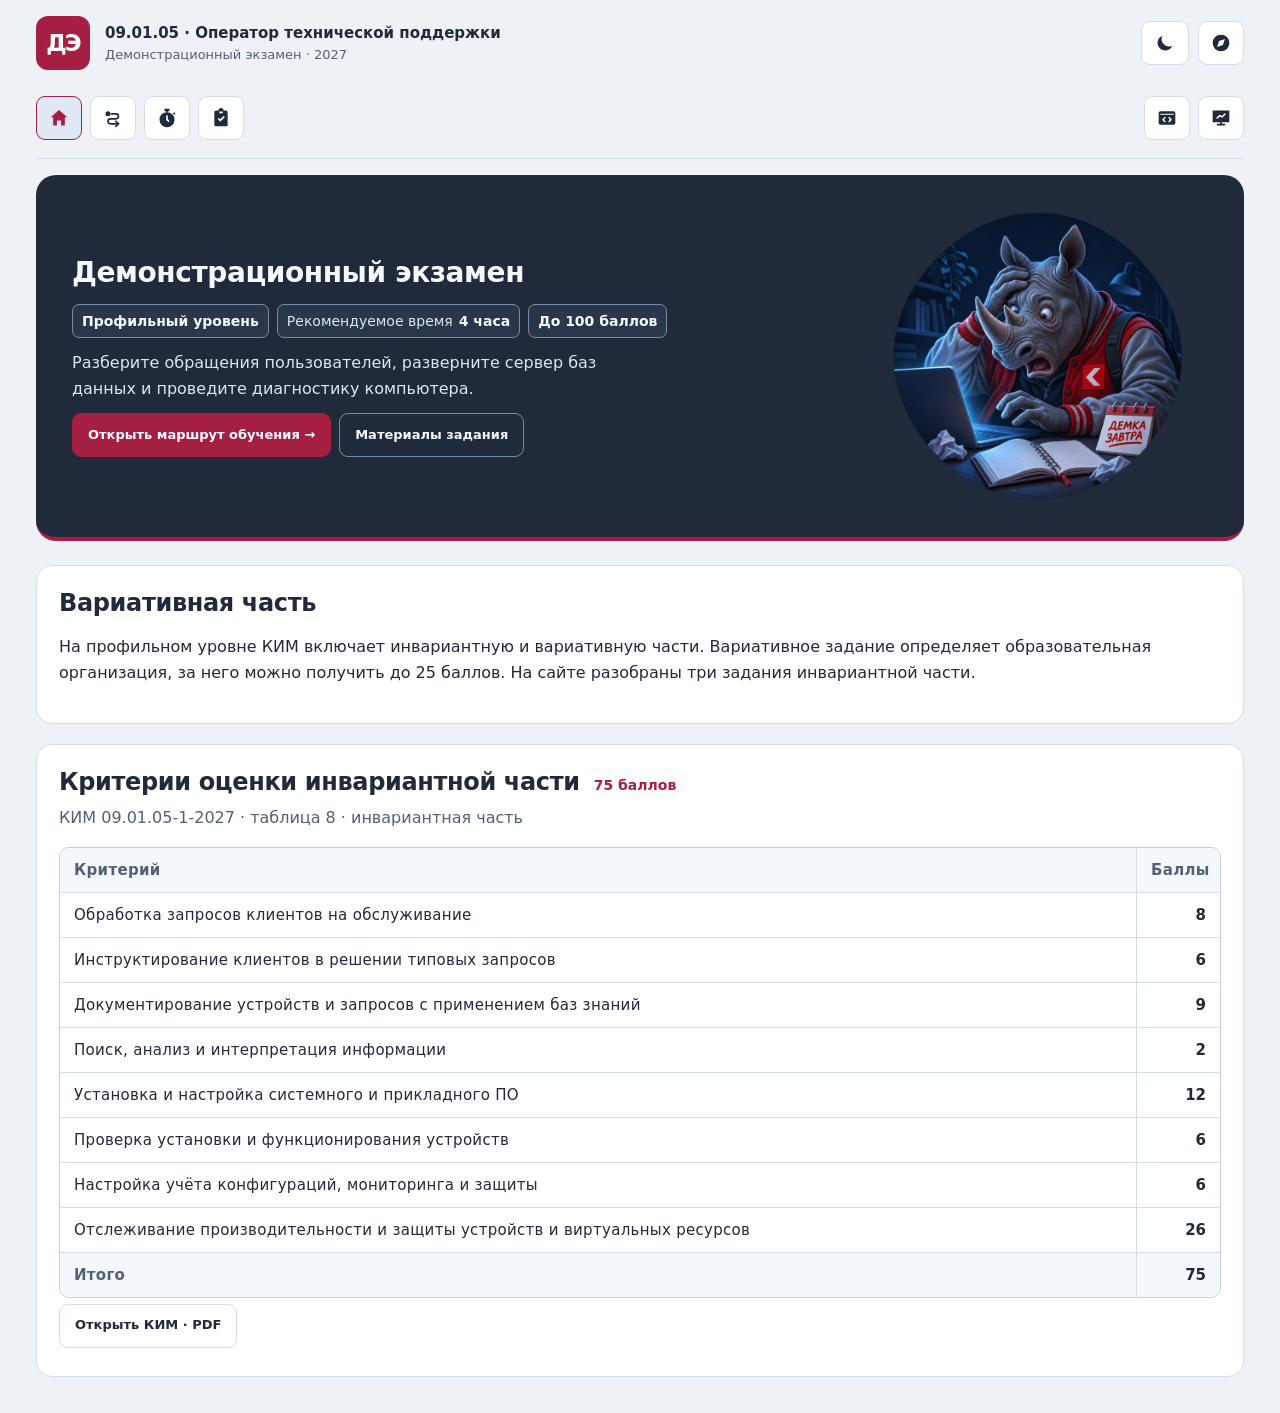
==== commit 1cf82d7f: "Дополнить учебные примеры и презентации ДЭ 2027" ====
--- a/index.html
+++ b/index.html
@@ -1 +1 @@
-<!doctype html><html lang="ru"><head><meta charset="utf-8"><meta name="viewport" content="width=device-width,initial-scale=1"><meta name="description" content="Подготовка к профильному ДЭ 2027 по профессии 09.01.05."><title>ДЭ 2027 · Оператор технической поддержки</title><link rel="icon" href="mascot-scientist.png"><link rel="stylesheet" href="style.css"><link rel="stylesheet" href="route.css"><link rel="stylesheet" href="course.css"><link rel="stylesheet" href="dkip.css"><link rel="stylesheet" href="prog.css"></head><body><a class="skip-link" href="#main">Перейти к содержанию</a><div id="app"></div><script src="core.js"></script><script src="content.js"></script><script src="app.js"></script></body></html>
+<!doctype html><html lang="ru"><head><meta charset="utf-8"><meta name="viewport" content="width=device-width,initial-scale=1"><meta name="description" content="Подготовка к профильному ДЭ 2027 по профессии 09.01.05."><title>ДЭ 2027 · Оператор технической поддержки</title><link rel="icon" href="mascot-scientist.png"><link rel="stylesheet" href="style.css"><link rel="stylesheet" href="route.css"><link rel="stylesheet" href="course.css"><link rel="stylesheet" href="dkip.css"><link rel="stylesheet" href="prog.css?v=10"></head><body><a class="skip-link" href="#main">Перейти к содержанию</a><div id="app"></div><script src="core.js"></script><script src="variants.js"></script><script src="database-learning.js?v=8"></script><script src="content.js?v=8"></script><script src="app.js?v=13"></script></body></html>
--- a/prog.css
+++ b/prog.css
@@ -63,8 +63,19 @@
   margin-block: 0;
 }
 :is(.site-nav, .top-tools) .btn[data-icon-button]:hover { background: var(--soft); }
+.site-nav .btn {
+  display: inline-flex;
+  align-items: center;
+  gap: 7px;
+  min-height: 44px;
+  text-align: start;
+}
+.site-nav .btn svg { flex: none; }
+.diagnostic-inputs dt { margin-top: .65em; font-weight: 700; }
+.diagnostic-inputs dd { margin-inline-start: 0; }
+.diagnostic-inputs dd ul { margin-block: 0; }
 .site-nav .btn:nth-child(4) { margin-left: 0; }
-@media (min-width: 620px) { .site-nav .btn:nth-child(5) { margin-left: auto; } }
+@media (min-width: 900px) { .site-nav .btn:nth-child(5) { margin-left: auto; } }
 .site-nav .btn[aria-current="page"] {
   background: var(--stage-active);
   color: var(--red);
@@ -86,15 +97,16 @@
   white-space: nowrap;
   pointer-events: none;
 }
-.site-nav .btn:first-child .icon-tooltip { inset-inline-start: 0; transform: none; }
-:is(.site-nav, .top-tools) .btn:last-child .icon-tooltip { inset-inline: auto 0; transform: none; }
+.top-tools .btn:last-child .icon-tooltip { inset-inline: auto 0; transform: none; }
+.site-nav .btn:first-child .icon-tooltip { inset-inline: 0 auto; transform: none; }
+.site-nav .btn:last-child .icon-tooltip { inset-inline: auto 0; transform: none; }
 [data-icon-button]:focus-visible .icon-tooltip { visibility: visible; }
 @media (hover: hover) {
   [data-icon-button]:hover .icon-tooltip { visibility: visible; }
 }
 @media (max-width: 420px) {
-  .site-nav { gap: 4px; }
-  .site-nav .btn[data-icon-button] { width: 44px; }
+  .site-nav { display: grid; grid-template-columns: repeat(6, minmax(0, 1fr)); gap: 4px; }
+  .site-nav .btn[data-icon-button] { width: 100%; }
 }
 .btn.primary, .brand-emblem {
   background: var(--accent-fill);
@@ -178,13 +190,6 @@
   margin-bottom: 24px;
   border-block: 1px solid var(--line);
 }
-.map-stack-value {
-  padding: 10px 12px;
-  border: 1px solid var(--line);
-  border-radius: 8px;
-  background: var(--paper);
-}
-.map-stack-value span { display: block; color: var(--muted); font-size: var(--text-control); }
 .learning-map {
   display: grid;
   grid-template-columns: clamp(200px, 24%, 272px) minmax(0, 1fr);
@@ -254,9 +259,19 @@
 }
 .map-stage-preview[inert] { visibility: hidden; }
 .map-stage-preview > .btn { justify-self: start; max-width: 100%; white-space: normal; }
-.map-stage-content > p, .result-files { max-width: 72ch; }
 .map-stage-content h2 { margin: 4px 0 16px; }
 .map-stage-content .section-code { margin-bottom: 0; }
+.map-stage-tasks { padding-inline-start: 24px; overflow-wrap: anywhere; }
+.map-stage-tasks li + li { margin-top: 6px; }
+.ticket-list,
+.lesson-help ul,
+.lesson-brief ul,
+.lesson-explanation ol,
+.practice-condition :is(ol,ul) { padding-inline-start: 24px; overflow-wrap: anywhere; }
+.ticket-list li + li, .lesson-help li + li { margin-top: 6px; }
+.lesson-help section { margin-block: 1.25rem; }
+.lesson-help section h3, .lesson-help section ul { margin-block: 0 .5rem; }
+.diagnostic-sample { margin-block: 1rem; }
 .result-files { padding-inline-start: 20px; overflow-wrap: anywhere; }
 .result-files li + li { margin-top: 6px; }
 .result-files code { color: inherit; font-size: .875em; }
@@ -404,8 +419,87 @@
 }
 
 .artifact-list{display:grid;gap:14px}.artifact-list a{overflow-wrap:anywhere}
-.lesson-explanation pre{white-space:pre-wrap;overflow-wrap:anywhere;font-size:14px}.lesson-explanation details pre{max-height:650px;overflow:auto}.step-result{border-left:1px solid var(--red);background:var(--soft);padding:16px;margin:24px 0}
-.lesson-explanation summary{overflow-wrap:anywhere}
+.lesson-explanation pre{white-space:pre-wrap;overflow-wrap:anywhere;font-size:14px}
+.worked-code-actions {
+  display: flex;
+  align-items: center;
+  justify-content: flex-end;
+  flex-wrap: wrap;
+  gap: .5rem;
+  margin-block-start: .8rem;
+}
+.worked-code-actions span { color: var(--muted); font-size: .875rem; }
+.worked-code pre { margin-block-start: .4rem; }
+.worked-example {
+  margin-block: 20px;
+}
+.worked-example h4 { margin: 0 0 .5em; }
+.worked-example p:last-child { margin-bottom: 0; }
+.worked-example .worked-position {
+  margin: 0 0 .25rem;
+  color: var(--muted);
+  font-size: .875rem;
+  font-variant-numeric: tabular-nums;
+}
+.worked-example h4:focus-visible { outline: 2px solid var(--red); outline-offset: 4px; border-radius: 4px; }
+.worked-example .worked-context { color: var(--muted); }
+.worked-example .worked-actions {
+  margin: .35rem 0 0;
+  padding: 0;
+  list-style: none;
+}
+.worked-example .worked-actions > li {
+  display: grid;
+  grid-template-columns: 1.75rem minmax(0, 1fr);
+  align-items: start;
+  gap: .625rem;
+  margin: 0;
+  padding-block: .55rem;
+  overflow-wrap: anywhere;
+}
+.worked-actions > li + li { border-top: 1px solid var(--line); }
+.worked-action-number {
+  display: grid;
+  place-items: center;
+  min-height: 1.75rem;
+  border-radius: .45rem;
+  background: var(--route-active);
+  color: var(--red);
+  font-size: .875rem;
+  font-weight: 700;
+  line-height: 1;
+}
+.worked-action-group { margin-block-start: 1rem; }
+.worked-action-group h5 { margin: 0; font-size: 1rem; }
+.worked-result { border-top: 1px solid var(--line); padding-top: .75rem; }
+.worked-result h5 { margin: 0 0 .55rem; font-size: 1rem; }
+.lesson-screenshots {
+  display: grid;
+  grid-template-columns: repeat(auto-fit, minmax(min(100%, 21rem), 1fr));
+  gap: 1rem;
+  margin-block: 1rem;
+}
+.lesson-screenshots figure {
+  min-width: 0;
+  margin: 0;
+  border: 1px solid var(--line);
+  border-radius: 8px;
+  overflow: hidden;
+  background: var(--paper);
+}
+.lesson-screenshots figure > a { display: block; }
+.lesson-screenshots img { display: block; width: 100%; height: auto; }
+.lesson-screenshots figcaption { padding: .65rem .8rem; font-size: .9rem; }
+.lesson-screenshots figcaption strong { display: block; }
+.lesson-screenshots :focus-visible { outline-offset: -3px; }
+.lesson-screenshot-dialog { width: min(1120px, 96vw); }
+.lesson-screenshot-full { margin: 0; }
+.lesson-screenshot-scroll { max-height: 64dvh; overflow: auto; }
+.lesson-screenshot-scroll img { display: block; max-width: none; }
+.lesson-screenshot-full figcaption { margin-block-end: 10px; }
+.lesson-database-picker { display: grid; gap: 6px; width: 100%; font-size: var(--text-control); }
+.teacher-stack-picker { max-width: 28rem; }
+.lesson-database-picker select { width: 100%; min-height: 44px; padding: 8px 12px; border: 1px solid var(--line); border-radius: 8px; background: var(--paper); color: var(--ink); font: inherit; }
 .course-dialog{max-height:94dvh}.modal-body{overflow:auto}.deck-slide{align-items:start}.deck-slide .microshot img{max-height:62vh;object-fit:contain}.deck-slide pre{white-space:pre-wrap;overflow-wrap:anywhere}.deck-slide>div{min-width:0}.deck-controls{position:sticky;bottom:0;background:var(--paper);border-top:1px solid var(--line);z-index:3}.deck-controls label{width:100%}
 .er-grid{display:grid;grid-template-columns:minmax(0,2fr) minmax(250px,1fr);gap:22px;align-items:start}.er-diagram{overflow:auto;border:1px solid var(--line);border-radius:12px;background:#fff}.er-diagram svg{width:100%;height:auto;min-width:650px;display:block}.er-tables{display:grid;grid-template-columns:repeat(2,minmax(0,1fr));gap:16px}.er-card{border:1px solid var(--line);border-radius:12px;overflow:hidden}.er-card h3{background:var(--soft);padding:12px;margin:0}.er-field{display:block;width:100%;padding:10px;border:0;border-top:1px solid var(--line);background:var(--paper);color:var(--ink);font:inherit;text-align:left;overflow-wrap:anywhere;cursor:pointer}.er-origin{background:var(--soft);padding:18px;border-radius:12px;white-space:pre-wrap;overflow-wrap:anywhere}.er-controls{display:flex;gap:8px;flex-wrap:wrap;margin-bottom:16px}
 .course-tour{max-width:650px}.requirements-table td:first-child{font-weight:700}.variant-brief{white-space:pre-wrap;background:var(--paper);padding:24px;border:1px solid var(--line);border-radius:16px}.study-step{scroll-margin-top:20px}
@@ -429,7 +523,7 @@
 #main .route-heading { display: block; margin: 0 0 18px; }
 .route-heading h1 { margin-bottom: 4px; }
 .route-heading p, .task-meta { color: var(--muted); }
-.lesson-explanation :is(p,ol), .training-task > p, .lesson-brief > p, .lesson-help > p { max-width: 72ch; }
+:is(.lesson-card, .training-task, .map-stage-content) { overflow-wrap: anywhere; }
 .practice-page { padding-bottom: 32px; }
 .lesson-top { display: flex; flex-wrap: wrap; align-items: flex-start; justify-content: space-between; gap: 8px; }
 #main .lesson-top .route-heading { margin-bottom: 16px; }
@@ -451,7 +545,7 @@
 .lesson-views .btn:hover { color: var(--red); background: transparent; }
 .lesson-views .btn[aria-current="page"] { color: var(--red); border-bottom-color: var(--red); }
 .lesson-files { border-top: 1px solid var(--workspace-line); padding-top: 12px; margin-top: 14px; }
-.lesson-files h3 { margin: 0 0 7px; }
+.lesson-files h4 { margin: 0 0 7px; }
 .lesson-files ul { margin: 0; padding-inline-start: 19px; overflow-wrap: anywhere; }
 .lesson-files li + li { margin-top: 4px; }
 .lesson-files a { text-underline-offset: .2em; }
@@ -462,6 +556,28 @@
 .training-timer-top .eyebrow { color: var(--inverse-muted); }
 .training-timer-top progress { accent-color: var(--inverse-accent); }
 .course-dialog::backdrop { background: var(--dialog-scrim); }
+.material-viewer[open] { display: flex; flex-direction: column; }
+.material-viewer .modal-head { flex-shrink: 0; }
+.material-viewer .modal-body { min-height: 0; }
+.material-options, .material-preview-heading { display: flex; align-items: center; flex-wrap: wrap; gap: 8px; }
+.material-options { padding-bottom: 12px; border-bottom: 1px solid var(--line); }
+.material-options .btn { white-space: normal; }
+.material-options [aria-pressed="true"] { background: var(--route-active); border-color: var(--red); color: var(--red); }
+.material-preview-heading { justify-content: space-between; margin-block: 12px; }
+.material-preview-heading h3 { margin: 0; overflow-wrap: anywhere; }
+.material-frame { display: block; width: 100%; height: min(62dvh, 720px); border: 1px solid var(--line); }
+.material-preview-body pre { max-height: 55dvh; overflow: auto; white-space: pre-wrap; overflow-wrap: anywhere; }
+.material-table { max-width: 100%; overflow: auto; }
+.material-preview-body table,
+.worked-example .material-table table { width: 100%; border-collapse: collapse; }
+.material-table table { min-width: 36rem; }
+.material-preview-body :is(th,td),
+.worked-example .material-table :is(th,td) { padding: .5em; border: 1px solid var(--line); text-align: start; vertical-align: top; }
+.material-preview-body th,
+.worked-example .material-table th { background: var(--soft); }
+.worked-example .material-table { margin-block-start: .7rem; font-size: .95rem; }
+.worked-example .material-table table { min-width: 26rem; background: var(--paper); }
+.material-preview-body .solution-document { overflow-wrap: anywhere; }
 .route-check input, .self-check input { accent-color: var(--red); }
 @media (max-width: 800px) {
   .top { flex-wrap: nowrap; gap: 12px; }
@@ -474,13 +590,25 @@
   .top-tools { gap: 4px; }
   .hero.study-intro { grid-template-columns: minmax(0,1fr); }
   .hero.study-intro .banner-mascot { max-width: 144px; }
-  .hero.study-intro h1 { font-size: 1.5rem; }
+  #main .hero.study-intro h1 { font-size: clamp(1.125rem, 6.6vw, 1.5rem); }
 }
 @media print { .lesson-top { display: none; } }
 
 .criteria-table th { text-align: left; }
 .example-grid .route-panel { min-width: 0; }
 .example-grid .route-panel > :first-child { margin-top: 0; }
+.example-page li > .btn[data-material-path] {
+  min-height: 0;
+  margin: 0;
+  padding: .15em 0;
+  border: 0;
+  background: transparent;
+  color: var(--blue);
+  font: inherit;
+  text-align: start;
+  text-decoration: underline;
+  white-space: normal;
+}
 .example-file-label { display: grid; gap: 4px; margin: 0 0 10px; color: var(--muted); }
 .example-file-label select { width: 100%; min-width: 0; }
 
@@ -510,7 +638,7 @@
   background: var(--paper);
 }
 .training-task .practice-condition { margin-top: 16px; }
-.practice-condition p { margin: 0 0 12px; max-width: 72ch; }
+.practice-condition p { margin: 0 0 12px; }
 .practice-condition h3 { margin-bottom: 8px; }
 .task-support { padding-top: 10px; border-top: 1px solid var(--workspace-line); }
 .task-support .button-row { margin: 0; }
@@ -567,6 +695,12 @@
 .mock-variant-actions .btn[aria-pressed="true"] { background: var(--stage-active); color: var(--red); border-color: var(--red); }
 .mock-brief-heading { justify-content: space-between; }
 .mock-brief-heading h2 { margin: 0; }
+.variant-data > section + section {
+  margin-block-start: 1.25rem;
+  padding-block-start: .75rem;
+  border-top: 1px solid var(--workspace-line);
+}
+.variant-data > section > .btn { margin-block-end: .75rem; }
 @media (max-width: 1040px) {
   .training-compact .attempt-layout { grid-template-columns: minmax(0,1fr); grid-template-areas: "timer" "content"; }
   .training-compact .attempt-layout .timer-card { position: static; display: grid; grid-template-columns: minmax(0,1fr) auto; }
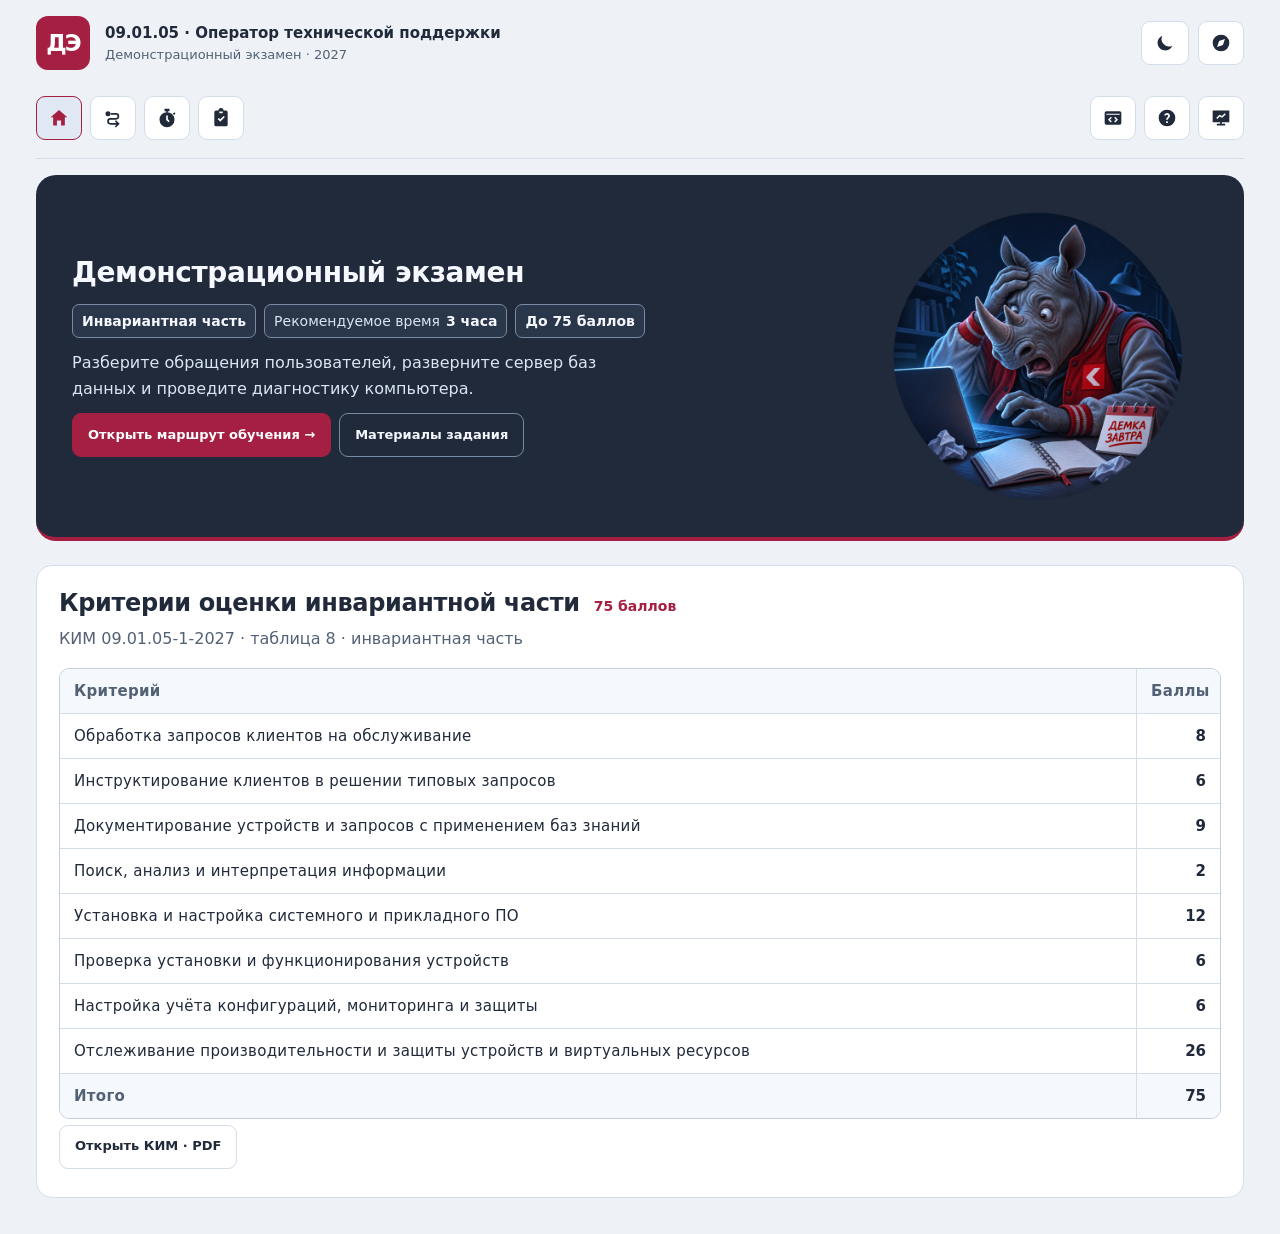
==== commit 8f792e69: "Убрать сведения о вариативной части ДЭ 09.01.05" ====
--- a/index.html
+++ b/index.html
@@ -1 +1 @@
-<!doctype html><html lang="ru"><head><meta charset="utf-8"><meta name="viewport" content="width=device-width,initial-scale=1"><meta name="description" content="Подготовка к профильному ДЭ 2027 по профессии 09.01.05."><title>ДЭ 2027 · Оператор технической поддержки</title><link rel="icon" href="mascot-scientist.png"><link rel="stylesheet" href="style.css"><link rel="stylesheet" href="route.css"><link rel="stylesheet" href="course.css"><link rel="stylesheet" href="dkip.css"><link rel="stylesheet" href="prog.css?v=10"></head><body><a class="skip-link" href="#main">Перейти к содержанию</a><div id="app"></div><script src="core.js"></script><script src="variants.js"></script><script src="database-learning.js?v=8"></script><script src="content.js?v=8"></script><script src="app.js?v=13"></script></body></html>
+<!doctype html><html lang="ru"><head><meta charset="utf-8"><meta name="viewport" content="width=device-width,initial-scale=1"><meta name="description" content="Подготовка к профильному ДЭ 2027 по профессии 09.01.05."><title>ДЭ 2027 · Оператор технической поддержки</title><link rel="icon" href="mascot-scientist.png"><link rel="stylesheet" href="style.css"><link rel="stylesheet" href="route.css"><link rel="stylesheet" href="course.css"><link rel="stylesheet" href="dkip.css"><link rel="stylesheet" href="prog.css?v=10"></head><body><a class="skip-link" href="#main">Перейти к содержанию</a><div id="app"></div><script src="core.js"></script><script src="variants.js"></script><script src="database-learning.js?v=9"></script><script src="content.js?v=8"></script><script src="app.js?v=16"></script></body></html>
